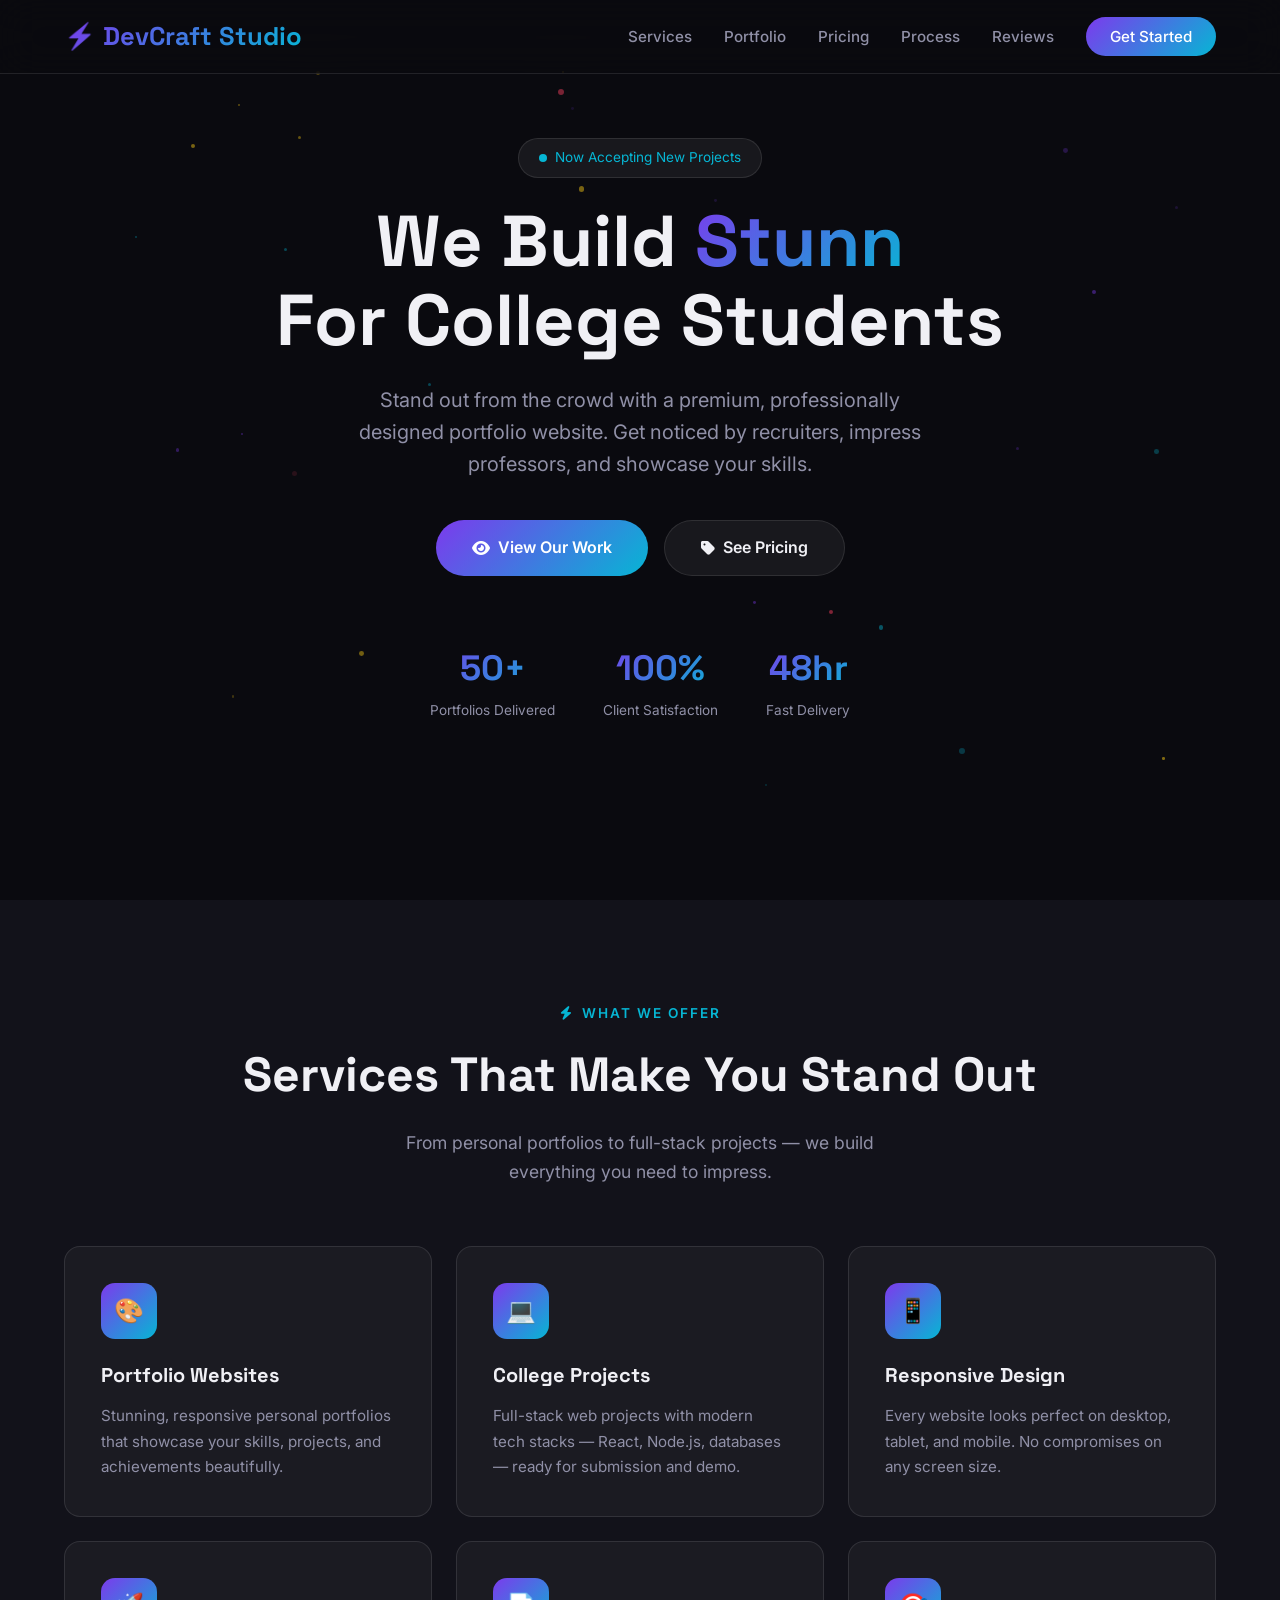
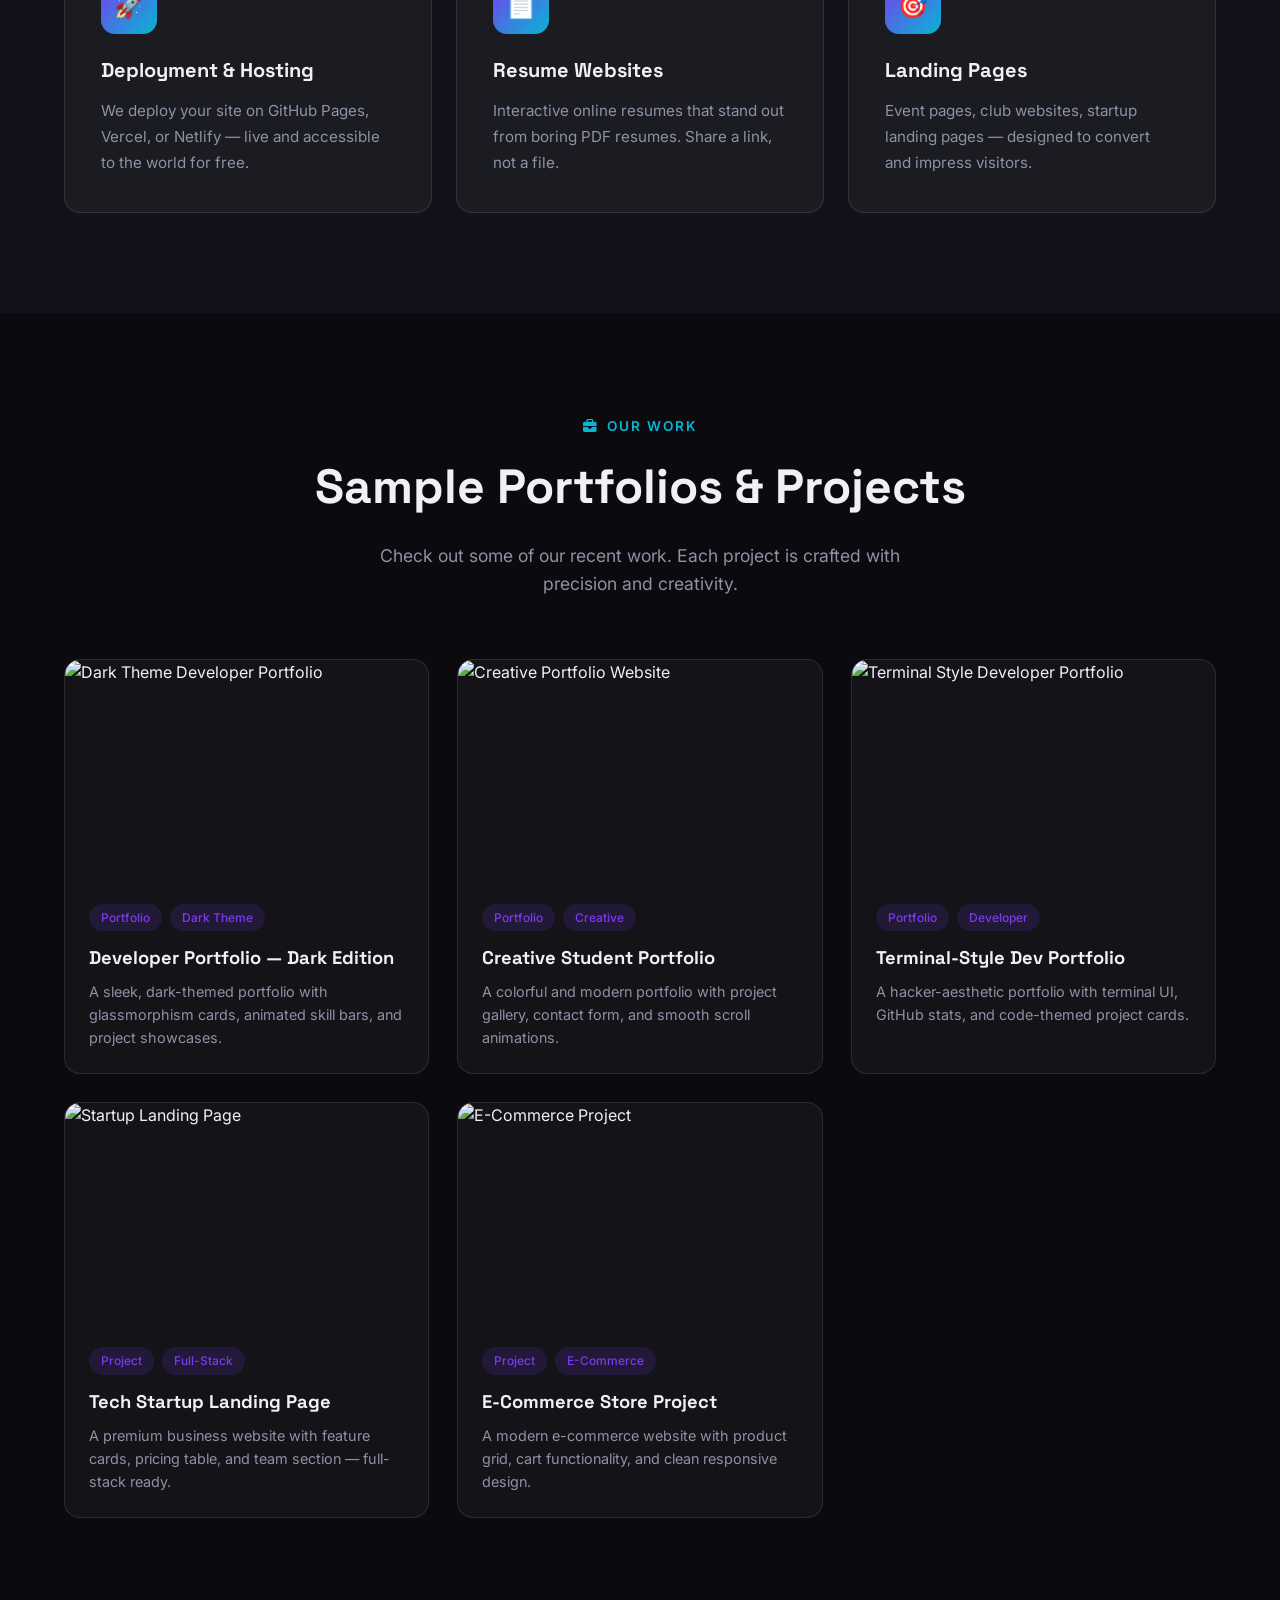
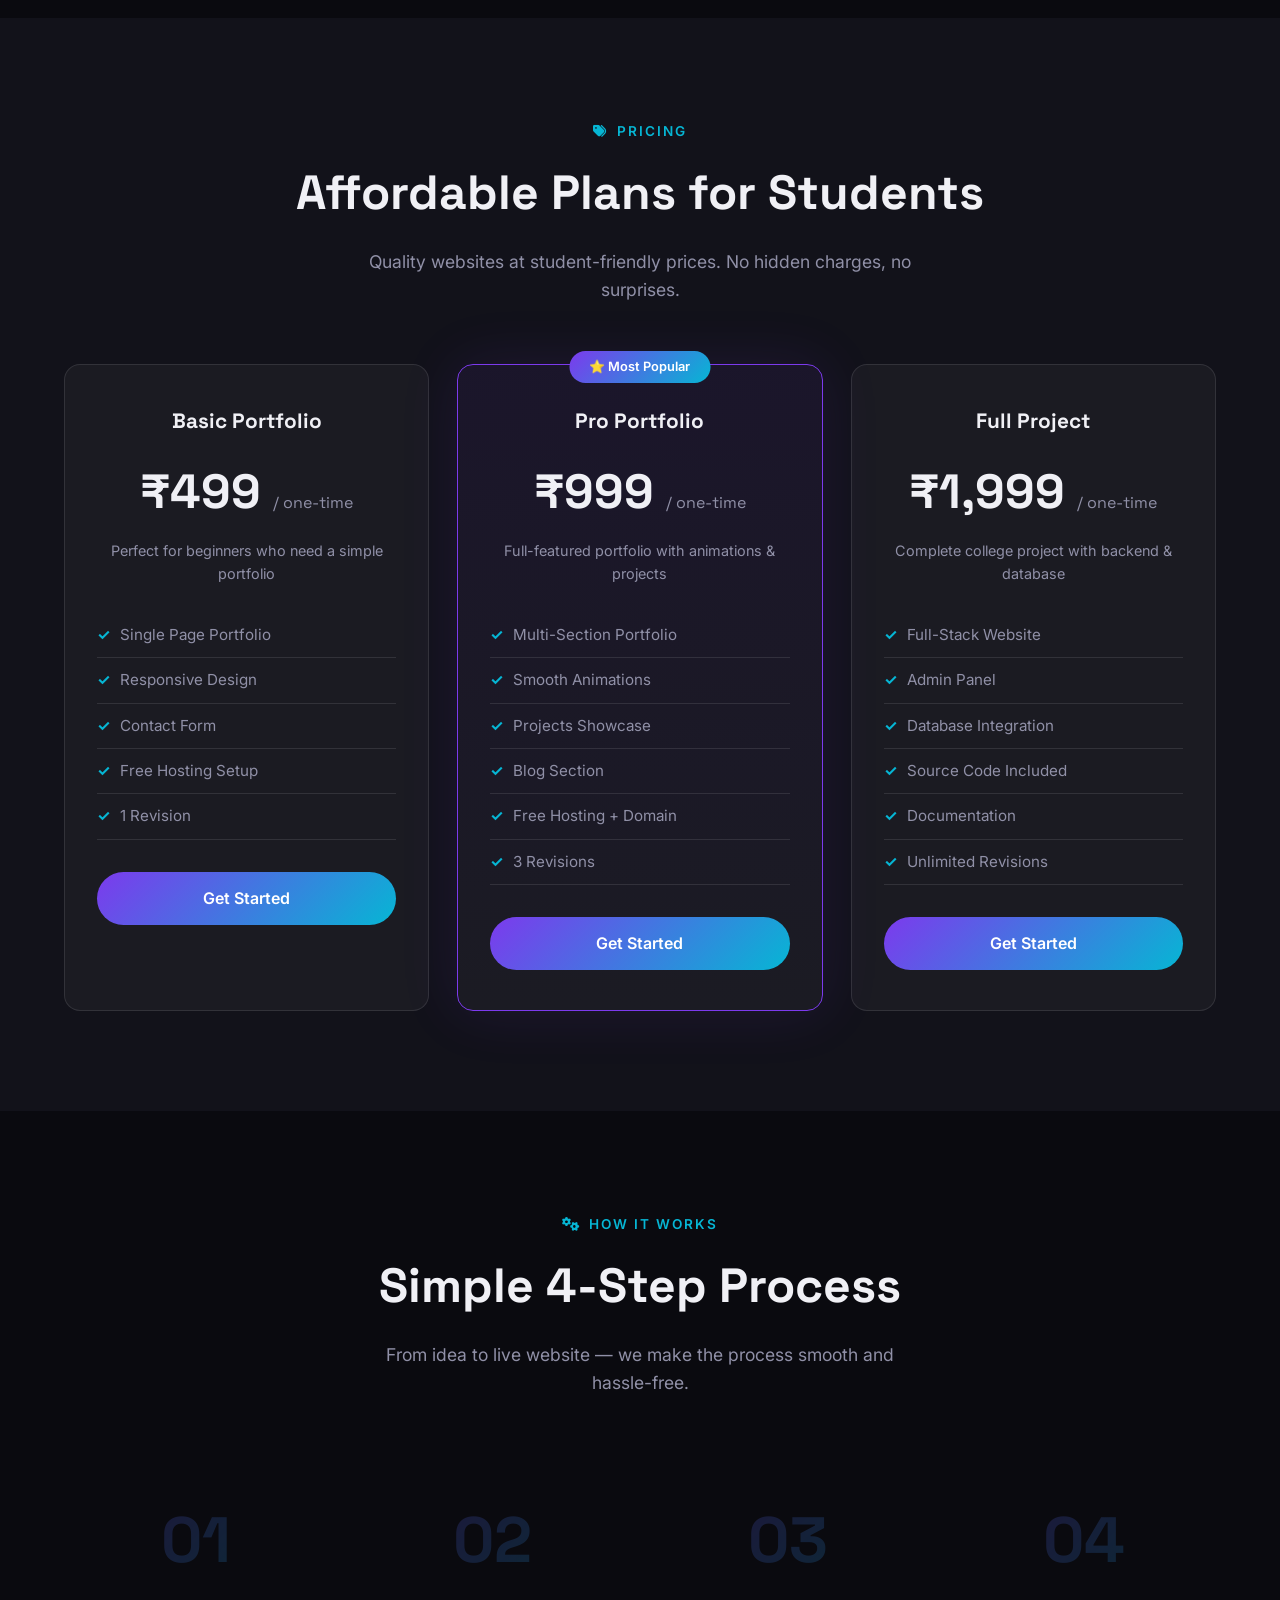
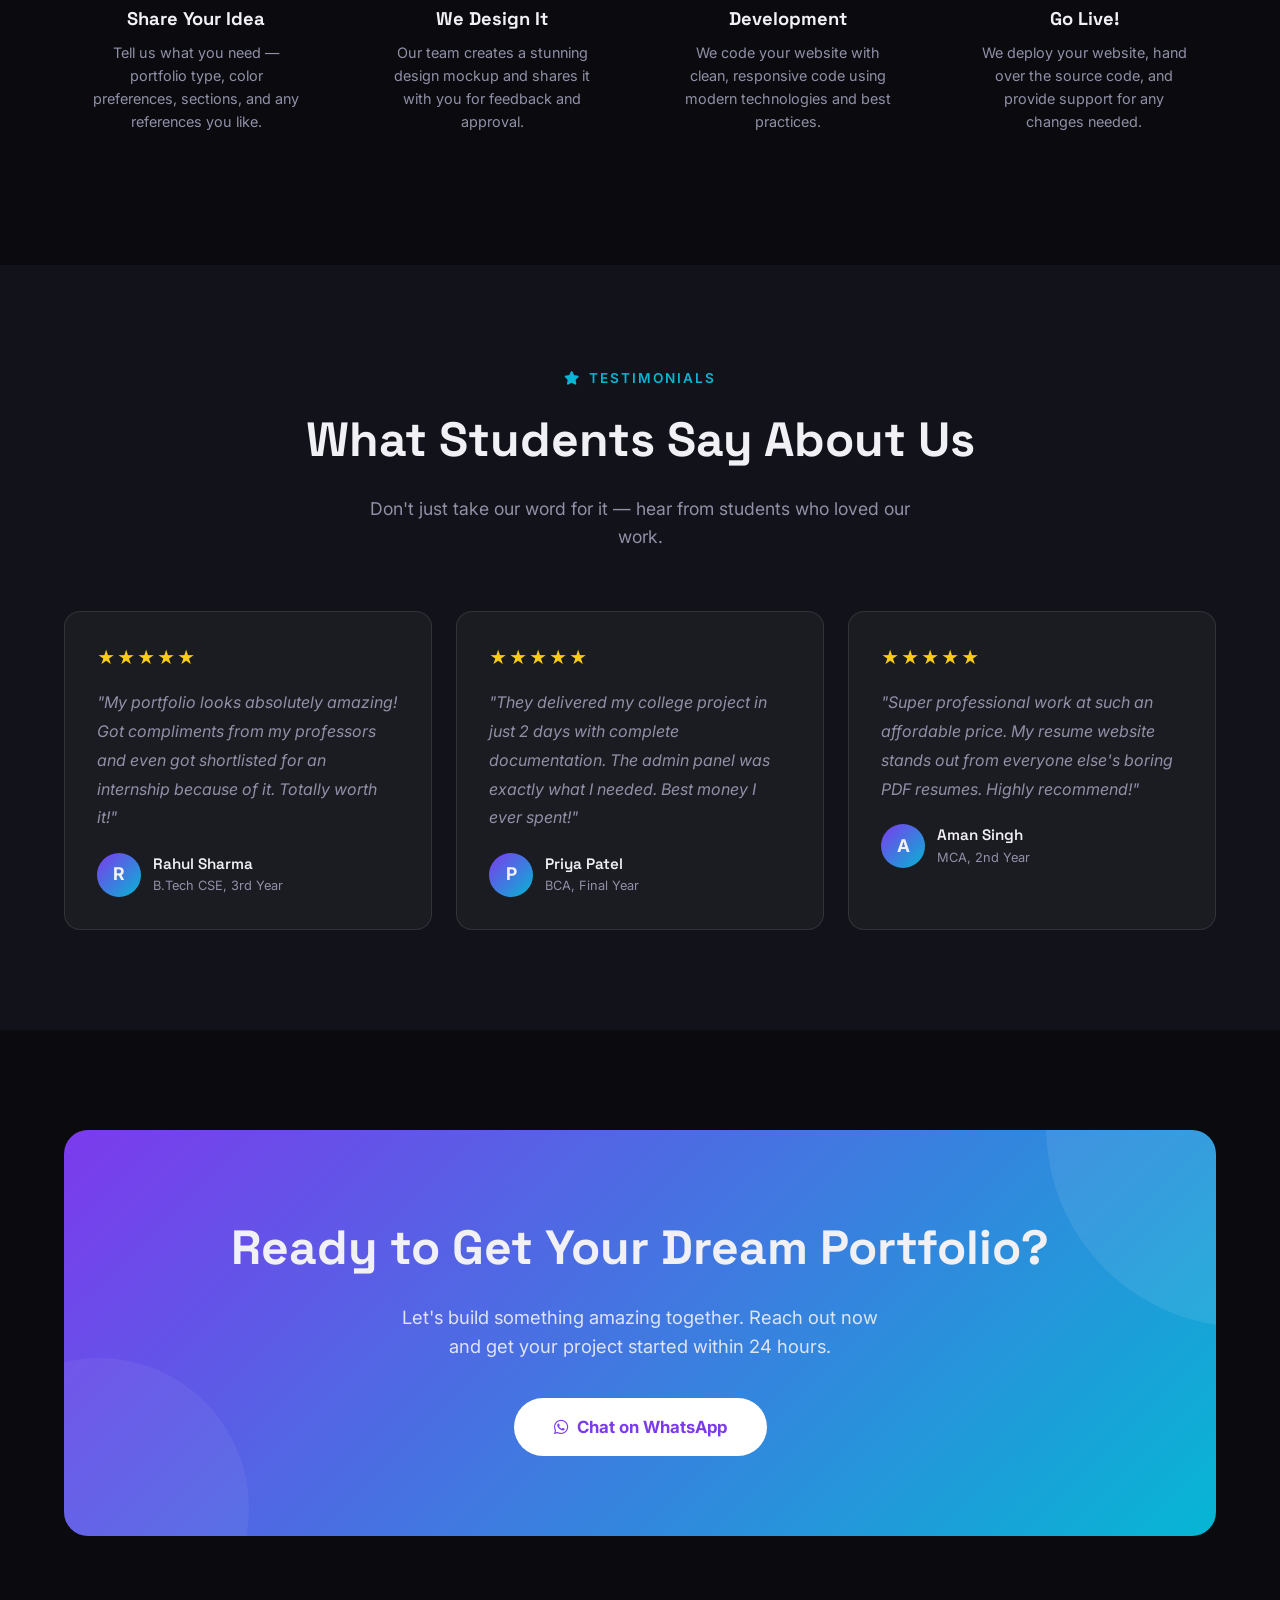
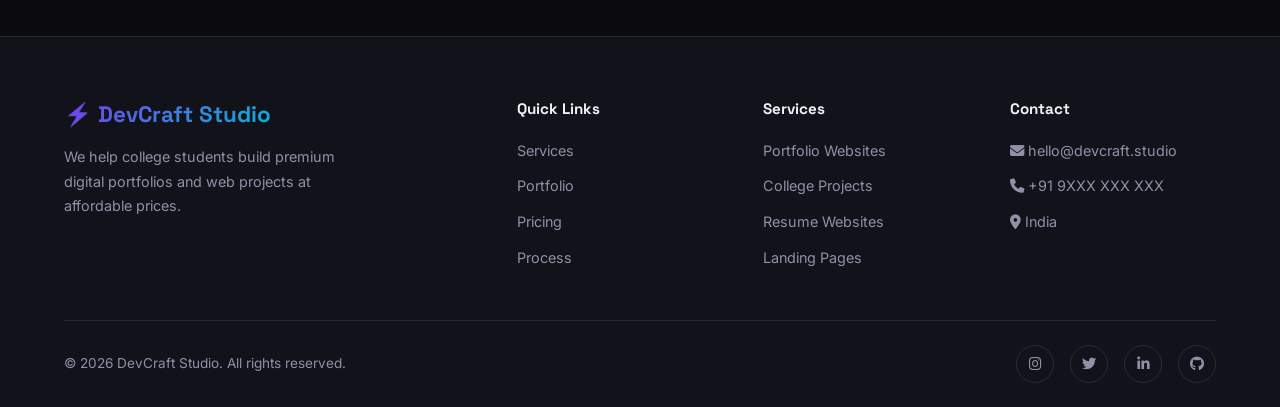
==== index.html @ cb1b3d49 "Add files via upload" ====
<!DOCTYPE html>
<html lang="en">
<head>
  <meta charset="UTF-8">
  <meta name="viewport" content="width=device-width, initial-scale=1.0">
  <title>DevCraft Studio — Premium Portfolios & Websites for College Students</title>
  <meta name="description" content="We build stunning portfolios and websites for college students. Stand out with a premium digital presence. Affordable pricing, professional results.">
  <link rel="stylesheet" href="style.css">
  <link rel="stylesheet" href="https://cdnjs.cloudflare.com/ajax/libs/font-awesome/6.5.1/css/all.min.css">
</head>
<body>

  <!-- NAVBAR -->
  <nav class="navbar" id="navbar">
    <div class="container">
      <a href="#" class="logo">⚡ DevCraft Studio</a>
      <ul class="nav-links" id="navLinks">
        <li><a href="#services">Services</a></li>
        <li><a href="#portfolio">Portfolio</a></li>
        <li><a href="#pricing">Pricing</a></li>
        <li><a href="#process">Process</a></li>
        <li><a href="#testimonials">Reviews</a></li>
        <li><a href="#contact" class="nav-cta">Get Started</a></li>
      </ul>
      <button class="hamburger" id="hamburger" aria-label="Menu">
        <span></span><span></span><span></span>
      </button>
    </div>
  </nav>

  <!-- HERO -->
  <section class="hero" id="hero">
    <div class="hero-bg"></div>
    <div class="particles" id="particles"></div>
    <div class="container">
      <div class="hero-badge"><span class="dot"></span> Now Accepting New Projects</div>
      <h1>We Build <span class="gradient-text">Stunning Portfolios</span><br>For College Students</h1>
      <p>Stand out from the crowd with a premium, professionally designed portfolio website. Get noticed by recruiters, impress professors, and showcase your skills.</p>
      <div class="hero-buttons">
        <a href="#portfolio" class="btn-primary"><i class="fas fa-eye"></i> View Our Work</a>
        <a href="#pricing" class="btn-secondary"><i class="fas fa-tag"></i> See Pricing</a>
      </div>
      <div class="hero-stats">
        <div class="stat"><h3>50+</h3><p>Portfolios Delivered</p></div>
        <div class="stat"><h3>100%</h3><p>Client Satisfaction</p></div>
        <div class="stat"><h3>48hr</h3><p>Fast Delivery</p></div>
      </div>
    </div>
  </section>

  <!-- SERVICES -->
  <section class="services" id="services">
    <div class="container">
      <div class="section-header reveal">
        <div class="section-label"><i class="fas fa-bolt"></i> What We Offer</div>
        <h2 class="section-title">Services That Make You <span class="gradient-text">Stand Out</span></h2>
        <p class="section-subtitle">From personal portfolios to full-stack projects — we build everything you need to impress.</p>
      </div>
      <div class="services-grid">
        <div class="service-card reveal">
          <div class="card-glow"></div>
          <div class="icon">🎨</div>
          <h3>Portfolio Websites</h3>
          <p>Stunning, responsive personal portfolios that showcase your skills, projects, and achievements beautifully.</p>
        </div>
        <div class="service-card reveal">
          <div class="card-glow"></div>
          <div class="icon">💻</div>
          <h3>College Projects</h3>
          <p>Full-stack web projects with modern tech stacks — React, Node.js, databases — ready for submission and demo.</p>
        </div>
        <div class="service-card reveal">
          <div class="card-glow"></div>
          <div class="icon">📱</div>
          <h3>Responsive Design</h3>
          <p>Every website looks perfect on desktop, tablet, and mobile. No compromises on any screen size.</p>
        </div>
        <div class="service-card reveal">
          <div class="card-glow"></div>
          <div class="icon">🚀</div>
          <h3>Deployment & Hosting</h3>
          <p>We deploy your site on GitHub Pages, Vercel, or Netlify — live and accessible to the world for free.</p>
        </div>
        <div class="service-card reveal">
          <div class="card-glow"></div>
          <div class="icon">📄</div>
          <h3>Resume Websites</h3>
          <p>Interactive online resumes that stand out from boring PDF resumes. Share a link, not a file.</p>
        </div>
        <div class="service-card reveal">
          <div class="card-glow"></div>
          <div class="icon">🎯</div>
          <h3>Landing Pages</h3>
          <p>Event pages, club websites, startup landing pages — designed to convert and impress visitors.</p>
        </div>
      </div>
    </div>
  </section>

  <!-- PORTFOLIO -->
  <section class="portfolio" id="portfolio">
    <div class="container">
      <div class="section-header reveal">
        <div class="section-label"><i class="fas fa-briefcase"></i> Our Work</div>
        <h2 class="section-title">Sample <span class="gradient-text">Portfolios & Projects</span></h2>
        <p class="section-subtitle">Check out some of our recent work. Each project is crafted with precision and creativity.</p>
      </div>
      <div class="portfolio-grid">
        <div class="portfolio-card reveal">
          <div class="thumb">
            <img src="images/portfolio-1.png" alt="Dark Theme Developer Portfolio">
            <div class="overlay"><a href="#">View Project →</a></div>
          </div>
          <div class="info">
            <div class="tags"><span class="tag">Portfolio</span><span class="tag">Dark Theme</span></div>
            <h3>Developer Portfolio — Dark Edition</h3>
            <p>A sleek, dark-themed portfolio with glassmorphism cards, animated skill bars, and project showcases.</p>
          </div>
        </div>
        <div class="portfolio-card reveal">
          <div class="thumb">
            <img src="images/portfolio-2.png" alt="Creative Portfolio Website">
            <div class="overlay"><a href="#">View Project →</a></div>
          </div>
          <div class="info">
            <div class="tags"><span class="tag">Portfolio</span><span class="tag">Creative</span></div>
            <h3>Creative Student Portfolio</h3>
            <p>A colorful and modern portfolio with project gallery, contact form, and smooth scroll animations.</p>
          </div>
        </div>
        <div class="portfolio-card reveal">
          <div class="thumb">
            <img src="images/portfolio-3.png" alt="Terminal Style Developer Portfolio">
            <div class="overlay"><a href="#">View Project →</a></div>
          </div>
          <div class="info">
            <div class="tags"><span class="tag">Portfolio</span><span class="tag">Developer</span></div>
            <h3>Terminal-Style Dev Portfolio</h3>
            <p>A hacker-aesthetic portfolio with terminal UI, GitHub stats, and code-themed project cards.</p>
          </div>
        </div>
        <div class="portfolio-card reveal">
          <div class="thumb">
            <img src="images/project-1.png" alt="Startup Landing Page">
            <div class="overlay"><a href="#">View Project →</a></div>
          </div>
          <div class="info">
            <div class="tags"><span class="tag">Project</span><span class="tag">Full-Stack</span></div>
            <h3>Tech Startup Landing Page</h3>
            <p>A premium business website with feature cards, pricing table, and team section — full-stack ready.</p>
          </div>
        </div>
        <div class="portfolio-card reveal">
          <div class="thumb">
            <img src="images/project-2.png" alt="E-Commerce Project">
            <div class="overlay"><a href="#">View Project →</a></div>
          </div>
          <div class="info">
            <div class="tags"><span class="tag">Project</span><span class="tag">E-Commerce</span></div>
            <h3>E-Commerce Store Project</h3>
            <p>A modern e-commerce website with product grid, cart functionality, and clean responsive design.</p>
          </div>
        </div>
      </div>
    </div>
  </section>

  <!-- PRICING -->
  <section class="pricing" id="pricing">
    <div class="container">
      <div class="section-header reveal">
        <div class="section-label"><i class="fas fa-tags"></i> Pricing</div>
        <h2 class="section-title">Affordable Plans for <span class="gradient-text">Students</span></h2>
        <p class="section-subtitle">Quality websites at student-friendly prices. No hidden charges, no surprises.</p>
      </div>
      <div class="pricing-grid">
        <div class="price-card reveal">
          <h3>Basic Portfolio</h3>
          <div class="price">₹499 <span>/ one-time</span></div>
          <p class="desc">Perfect for beginners who need a simple portfolio</p>
          <ul>
            <li><span class="check">✓</span> Single Page Portfolio</li>
            <li><span class="check">✓</span> Responsive Design</li>
            <li><span class="check">✓</span> Contact Form</li>
            <li><span class="check">✓</span> Free Hosting Setup</li>
            <li><span class="check">✓</span> 1 Revision</li>
          </ul>
          <a href="#contact" class="btn-primary">Get Started</a>
        </div>
        <div class="price-card popular reveal">
          <div class="badge-pop">⭐ Most Popular</div>
          <h3>Pro Portfolio</h3>
          <div class="price">₹999 <span>/ one-time</span></div>
          <p class="desc">Full-featured portfolio with animations & projects</p>
          <ul>
            <li><span class="check">✓</span> Multi-Section Portfolio</li>
            <li><span class="check">✓</span> Smooth Animations</li>
            <li><span class="check">✓</span> Projects Showcase</li>
            <li><span class="check">✓</span> Blog Section</li>
            <li><span class="check">✓</span> Free Hosting + Domain</li>
            <li><span class="check">✓</span> 3 Revisions</li>
          </ul>
          <a href="#contact" class="btn-primary">Get Started</a>
        </div>
        <div class="price-card reveal">
          <h3>Full Project</h3>
          <div class="price">₹1,999 <span>/ one-time</span></div>
          <p class="desc">Complete college project with backend & database</p>
          <ul>
            <li><span class="check">✓</span> Full-Stack Website</li>
            <li><span class="check">✓</span> Admin Panel</li>
            <li><span class="check">✓</span> Database Integration</li>
            <li><span class="check">✓</span> Source Code Included</li>
            <li><span class="check">✓</span> Documentation</li>
            <li><span class="check">✓</span> Unlimited Revisions</li>
          </ul>
          <a href="#contact" class="btn-primary">Get Started</a>
        </div>
      </div>
    </div>
  </section>

  <!-- PROCESS -->
  <section class="process" id="process">
    <div class="container">
      <div class="section-header reveal">
        <div class="section-label"><i class="fas fa-cogs"></i> How It Works</div>
        <h2 class="section-title">Simple <span class="gradient-text">4-Step Process</span></h2>
        <p class="section-subtitle">From idea to live website — we make the process smooth and hassle-free.</p>
      </div>
      <div class="process-steps">
        <div class="step reveal">
          <h3>Share Your Idea</h3>
          <p>Tell us what you need — portfolio type, color preferences, sections, and any references you like.</p>
        </div>
        <div class="step reveal">
          <h3>We Design It</h3>
          <p>Our team creates a stunning design mockup and shares it with you for feedback and approval.</p>
        </div>
        <div class="step reveal">
          <h3>Development</h3>
          <p>We code your website with clean, responsive code using modern technologies and best practices.</p>
        </div>
        <div class="step reveal">
          <h3>Go Live!</h3>
          <p>We deploy your website, hand over the source code, and provide support for any changes needed.</p>
        </div>
      </div>
    </div>
  </section>

  <!-- TESTIMONIALS -->
  <section class="testimonials" id="testimonials">
    <div class="container">
      <div class="section-header reveal">
        <div class="section-label"><i class="fas fa-star"></i> Testimonials</div>
        <h2 class="section-title">What Students <span class="gradient-text">Say About Us</span></h2>
        <p class="section-subtitle">Don't just take our word for it — hear from students who loved our work.</p>
      </div>
      <div class="testimonial-grid">
        <div class="testimonial-card reveal">
          <div class="stars">★★★★★</div>
          <blockquote>"My portfolio looks absolutely amazing! Got compliments from my professors and even got shortlisted for an internship because of it. Totally worth it!"</blockquote>
          <div class="author">
            <div class="avatar">R</div>
            <div class="author-info"><h4>Rahul Sharma</h4><p>B.Tech CSE, 3rd Year</p></div>
          </div>
        </div>
        <div class="testimonial-card reveal">
          <div class="stars">★★★★★</div>
          <blockquote>"They delivered my college project in just 2 days with complete documentation. The admin panel was exactly what I needed. Best money I ever spent!"</blockquote>
          <div class="author">
            <div class="avatar">P</div>
            <div class="author-info"><h4>Priya Patel</h4><p>BCA, Final Year</p></div>
          </div>
        </div>
        <div class="testimonial-card reveal">
          <div class="stars">★★★★★</div>
          <blockquote>"Super professional work at such an affordable price. My resume website stands out from everyone else's boring PDF resumes. Highly recommend!"</blockquote>
          <div class="author">
            <div class="avatar">A</div>
            <div class="author-info"><h4>Aman Singh</h4><p>MCA, 2nd Year</p></div>
          </div>
        </div>
      </div>
    </div>
  </section>

  <!-- CTA -->
  <section class="cta-section" id="contact">
    <div class="container">
      <div class="cta-box reveal">
        <h2>Ready to Get Your Dream Portfolio?</h2>
        <p>Let's build something amazing together. Reach out now and get your project started within 24 hours.</p>
        <a href="https://wa.me/919XXXXXXXXX?text=Hi!%20I%20want%20a%20portfolio%20website" target="_blank" class="btn-white"><i class="fab fa-whatsapp"></i> Chat on WhatsApp</a>
      </div>
    </div>
  </section>

  <!-- FOOTER -->
  <footer class="footer">
    <div class="container">
      <div class="footer-grid">
        <div class="footer-brand">
          <a href="#" class="logo">⚡ DevCraft Studio</a>
          <p>We help college students build premium digital portfolios and web projects at affordable prices.</p>
        </div>
        <div class="footer-col">
          <h4>Quick Links</h4>
          <ul>
            <li><a href="#services">Services</a></li>
            <li><a href="#portfolio">Portfolio</a></li>
            <li><a href="#pricing">Pricing</a></li>
            <li><a href="#process">Process</a></li>
          </ul>
        </div>
        <div class="footer-col">
          <h4>Services</h4>
          <ul>
            <li><a href="#">Portfolio Websites</a></li>
            <li><a href="#">College Projects</a></li>
            <li><a href="#">Resume Websites</a></li>
            <li><a href="#">Landing Pages</a></li>
          </ul>
        </div>
        <div class="footer-col">
          <h4>Contact</h4>
          <ul>
            <li><a href="mailto:hello@devcraft.studio"><i class="fas fa-envelope"></i> hello@devcraft.studio</a></li>
            <li><a href="tel:+919XXXXXXXXX"><i class="fas fa-phone"></i> +91 9XXX XXX XXX</a></li>
            <li><a href="#"><i class="fas fa-map-marker-alt"></i> India</a></li>
          </ul>
        </div>
      </div>
      <div class="footer-bottom">
        <p>© 2026 DevCraft Studio. All rights reserved.</p>
        <div class="social-links">
          <a href="#" aria-label="Instagram"><i class="fab fa-instagram"></i></a>
          <a href="#" aria-label="Twitter"><i class="fab fa-twitter"></i></a>
          <a href="#" aria-label="LinkedIn"><i class="fab fa-linkedin-in"></i></a>
          <a href="#" aria-label="GitHub"><i class="fab fa-github"></i></a>
        </div>
      </div>
    </div>
  </footer>

  <script src="script.js"></script>
</body>
</html>
---- style.css ----
@import url('https://fonts.googleapis.com/css2?family=Inter:wght@300;400;500;600;700;800;900&family=Space+Grotesk:wght@400;500;600;700&display=swap');

:root {
  --bg-primary: #0a0a0f;
  --bg-secondary: #12121a;
  --bg-card: rgba(255,255,255,0.04);
  --text-primary: #f0f0f5;
  --text-secondary: #9090a7;
  --accent-1: #7c3aed;
  --accent-2: #06b6d4;
  --accent-3: #f43f5e;
  --gradient-1: linear-gradient(135deg, #7c3aed, #06b6d4);
  --gradient-2: linear-gradient(135deg, #f43f5e, #fb923c);
  --glass: rgba(255,255,255,0.06);
  --glass-border: rgba(255,255,255,0.1);
  --radius: 16px;
  --shadow: 0 8px 32px rgba(0,0,0,0.4);
}

* { margin:0; padding:0; box-sizing:border-box; }

html { scroll-behavior: smooth; }

body {
  font-family: 'Inter', sans-serif;
  background: var(--bg-primary);
  color: var(--text-primary);
  overflow-x: hidden;
  line-height: 1.6;
}

h1,h2,h3,h4,h5 { font-family: 'Space Grotesk', sans-serif; }

.container { max-width: 1200px; margin: 0 auto; padding: 0 24px; }

/* ===== NAVBAR ===== */
.navbar {
  position: fixed; top:0; left:0; width:100%; z-index:1000;
  padding: 16px 0;
  background: rgba(10,10,15,0.7);
  backdrop-filter: blur(20px);
  border-bottom: 1px solid var(--glass-border);
  transition: all 0.3s ease;
}
.navbar.scrolled { padding: 10px 0; background: rgba(10,10,15,0.95); }
.navbar .container { display:flex; align-items:center; justify-content:space-between; }
.logo {
  font-family: 'Space Grotesk', sans-serif;
  font-size: 1.6rem; font-weight: 700;
  background: var(--gradient-1); -webkit-background-clip:text; -webkit-text-fill-color:transparent;
  text-decoration: none;
}
.nav-links { display:flex; gap:32px; list-style:none; align-items:center; }
.nav-links a {
  color: var(--text-secondary); text-decoration:none; font-size:0.95rem;
  font-weight:500; transition: color 0.3s; position:relative;
}
.nav-links a:hover { color: var(--text-primary); }
.nav-links a::after {
  content:''; position:absolute; bottom:-4px; left:0; width:0; height:2px;
  background: var(--gradient-1); transition: width 0.3s;
}
.nav-links a:hover::after { width:100%; }
.nav-cta {
  background: var(--gradient-1); color:#fff !important; padding:10px 24px;
  border-radius:50px; font-weight:600; border:none; cursor:pointer;
  transition: transform 0.3s, box-shadow 0.3s;
}
.nav-cta:hover { transform:translateY(-2px); box-shadow:0 8px 25px rgba(124,58,237,0.4); }
.nav-cta::after { display:none !important; }
.hamburger { display:none; flex-direction:column; gap:5px; cursor:pointer; background:none; border:none; }
.hamburger span { width:25px; height:2px; background:var(--text-primary); transition:0.3s; border-radius:2px; }

/* ===== HERO ===== */
.hero {
  min-height:100vh; display:flex; align-items:center; position:relative;
  padding-top:100px; overflow:hidden;
}
.hero-bg {
  position:absolute; inset:0; z-index:0;
  background: url('images/hero-bg.png') center/cover no-repeat;
  opacity:0.3;
}
.hero-bg::after {
  content:''; position:absolute; inset:0;
  background: linear-gradient(180deg, transparent 0%, var(--bg-primary) 100%);
}
.hero .container { position:relative; z-index:1; text-align:center; }
.hero-badge {
  display:inline-flex; align-items:center; gap:8px;
  background: var(--glass); border:1px solid var(--glass-border);
  padding:8px 20px; border-radius:50px; font-size:0.85rem;
  color:var(--accent-2); margin-bottom:24px;
  animation: fadeInUp 0.6s ease;
}
.hero-badge .dot { width:8px; height:8px; border-radius:50%; background:var(--accent-2); animation:pulse 2s infinite; }
.hero h1 {
  font-size:clamp(2.5rem,6vw,4.5rem); font-weight:800;
  line-height:1.1; margin-bottom:24px;
  animation: fadeInUp 0.6s ease 0.1s both;
}
.hero h1 .gradient-text {
  background: var(--gradient-1); -webkit-background-clip:text; -webkit-text-fill-color:transparent;
}
.hero p {
  font-size:clamp(1rem,2vw,1.25rem); color:var(--text-secondary);
  max-width:600px; margin:0 auto 40px;
  animation: fadeInUp 0.6s ease 0.2s both;
}
.hero-buttons {
  display:flex; gap:16px; justify-content:center; flex-wrap:wrap;
  animation: fadeInUp 0.6s ease 0.3s both;
}
.btn-primary {
  background: var(--gradient-1); color:#fff; padding:14px 36px;
  border-radius:50px; font-weight:600; font-size:1rem; border:none;
  cursor:pointer; transition: transform 0.3s, box-shadow 0.3s;
  text-decoration:none; display:inline-flex; align-items:center; gap:8px;
}
.btn-primary:hover { transform:translateY(-3px); box-shadow:0 12px 30px rgba(124,58,237,0.4); }
.btn-secondary {
  background:var(--glass); color:var(--text-primary); padding:14px 36px;
  border-radius:50px; font-weight:600; font-size:1rem;
  border:1px solid var(--glass-border); cursor:pointer;
  transition: all 0.3s; text-decoration:none;
  display:inline-flex; align-items:center; gap:8px;
}
.btn-secondary:hover { background:rgba(255,255,255,0.1); transform:translateY(-3px); }
.hero-stats {
  display:flex; justify-content:center; gap:48px; margin-top:64px;
  animation: fadeInUp 0.6s ease 0.4s both;
}
.stat h3 { font-size:2.2rem; font-weight:800; background:var(--gradient-1); -webkit-background-clip:text; -webkit-text-fill-color:transparent; }
.stat p { font-size:0.85rem; color:var(--text-secondary); margin-top:4px; }

/* ===== SECTIONS COMMON ===== */
section { padding: 100px 0; }
.section-label {
  display:inline-flex; align-items:center; gap:8px;
  color:var(--accent-2); font-size:0.85rem; font-weight:600;
  text-transform:uppercase; letter-spacing:2px; margin-bottom:12px;
}
.section-title { font-size:clamp(2rem,4vw,3rem); font-weight:800; margin-bottom:16px; }
.section-subtitle { color:var(--text-secondary); font-size:1.1rem; max-width:550px; }
.section-header { text-align:center; margin-bottom:60px; }
.section-header .section-subtitle { margin:0 auto; }

/* ===== SERVICES ===== */
.services { background: var(--bg-secondary); }
.services-grid { display:grid; grid-template-columns:repeat(auto-fit,minmax(280px,1fr)); gap:24px; }
.service-card {
  background:var(--bg-card); border:1px solid var(--glass-border);
  border-radius:var(--radius); padding:36px; position:relative; overflow:hidden;
  transition: transform 0.4s, border-color 0.4s, box-shadow 0.4s;
}
.service-card:hover {
  transform:translateY(-8px); border-color:var(--accent-1);
  box-shadow:0 20px 40px rgba(124,58,237,0.15);
}
.service-card .icon {
  width:56px; height:56px; border-radius:14px;
  background:var(--gradient-1); display:flex; align-items:center; justify-content:center;
  font-size:1.5rem; margin-bottom:20px;
}
.service-card h3 { font-size:1.25rem; font-weight:700; margin-bottom:12px; }
.service-card p { color:var(--text-secondary); font-size:0.95rem; line-height:1.7; }
.service-card .card-glow {
  position:absolute; top:-50%; right:-50%; width:100%; height:100%;
  background:radial-gradient(circle, rgba(124,58,237,0.1) 0%, transparent 70%);
  opacity:0; transition:opacity 0.4s;
}
.service-card:hover .card-glow { opacity:1; }

/* ===== PORTFOLIO ===== */
.portfolio-grid { display:grid; grid-template-columns:repeat(auto-fit,minmax(350px,1fr)); gap:28px; }
.portfolio-card {
  background:var(--bg-card); border:1px solid var(--glass-border);
  border-radius:var(--radius); overflow:hidden;
  transition: transform 0.4s, box-shadow 0.4s;
}
.portfolio-card:hover { transform:translateY(-10px); box-shadow:var(--shadow); }
.portfolio-card .thumb {
  width:100%; height:220px; overflow:hidden; position:relative;
}
.portfolio-card .thumb img { width:100%; height:100%; object-fit:cover; transition:transform 0.6s; }
.portfolio-card:hover .thumb img { transform:scale(1.08); }
.portfolio-card .thumb .overlay {
  position:absolute; inset:0; background:rgba(124,58,237,0.7);
  display:flex; align-items:center; justify-content:center;
  opacity:0; transition:opacity 0.4s;
}
.portfolio-card:hover .thumb .overlay { opacity:1; }
.overlay a {
  color:#fff; font-weight:600; font-size:0.95rem; padding:10px 24px;
  border:2px solid #fff; border-radius:50px; text-decoration:none;
  transition: background 0.3s;
}
.overlay a:hover { background:rgba(255,255,255,0.2); }
.portfolio-card .info { padding:24px; }
.portfolio-card .info .tags { display:flex; gap:8px; flex-wrap:wrap; margin-bottom:12px; }
.portfolio-card .info .tag {
  font-size:0.75rem; padding:4px 12px; border-radius:50px;
  background:rgba(124,58,237,0.15); color:var(--accent-1); font-weight:500;
}
.portfolio-card .info h3 { font-size:1.15rem; font-weight:700; margin-bottom:8px; }
.portfolio-card .info p { color:var(--text-secondary); font-size:0.9rem; }

/* ===== PRICING ===== */
.pricing { background:var(--bg-secondary); }
.pricing-grid { display:grid; grid-template-columns:repeat(auto-fit,minmax(300px,1fr)); gap:28px; }
.price-card {
  background:var(--bg-card); border:1px solid var(--glass-border);
  border-radius:var(--radius); padding:40px 32px; text-align:center;
  position:relative; transition: transform 0.4s, box-shadow 0.4s;
}
.price-card:hover { transform:translateY(-8px); }
.price-card.popular {
  border-color:var(--accent-1);
  background: linear-gradient(180deg, rgba(124,58,237,0.08) 0%, var(--bg-card) 100%);
  box-shadow:0 0 60px rgba(124,58,237,0.12);
}
.price-card .badge-pop {
  position:absolute; top:-14px; left:50%; transform:translateX(-50%);
  background:var(--gradient-1); color:#fff; padding:6px 20px;
  border-radius:50px; font-size:0.8rem; font-weight:600;
}
.price-card h3 { font-size:1.3rem; font-weight:700; margin-bottom:8px; }
.price-card .price {
  font-size:3rem; font-weight:800; margin:16px 0 8px;
  font-family:'Space Grotesk',sans-serif;
}
.price-card .price span { font-size:1rem; color:var(--text-secondary); font-weight:400; }
.price-card .desc { color:var(--text-secondary); font-size:0.9rem; margin-bottom:28px; }
.price-card ul { list-style:none; text-align:left; margin-bottom:32px; }
.price-card ul li {
  padding:10px 0; border-bottom:1px solid var(--glass-border);
  font-size:0.95rem; display:flex; align-items:center; gap:10px;
  color:var(--text-secondary);
}
.price-card ul li .check { color:var(--accent-2); font-weight:700; }
.price-card .btn-primary { width:100%; justify-content:center; }

/* ===== PROCESS ===== */
.process-steps { display:grid; grid-template-columns:repeat(auto-fit,minmax(240px,1fr)); gap:32px; counter-reset:step; }
.step {
  text-align:center; padding:32px 24px; position:relative;
  counter-increment:step;
}
.step::before {
  content:counter(step,decimal-leading-zero);
  font-family:'Space Grotesk',sans-serif; font-size:4rem; font-weight:800;
  background:var(--gradient-1); -webkit-background-clip:text; -webkit-text-fill-color:transparent;
  opacity:0.2; display:block; margin-bottom:12px;
}
.step h3 { font-size:1.15rem; font-weight:700; margin-bottom:8px; }
.step p { color:var(--text-secondary); font-size:0.9rem; }

/* ===== TESTIMONIALS ===== */
.testimonials { background: var(--bg-secondary); }
.testimonial-grid { display:grid; grid-template-columns:repeat(auto-fit,minmax(340px,1fr)); gap:24px; }
.testimonial-card {
  background:var(--bg-card); border:1px solid var(--glass-border);
  border-radius:var(--radius); padding:32px;
  transition:transform 0.3s;
}
.testimonial-card:hover { transform:translateY(-4px); }
.testimonial-card .stars { color:#facc15; font-size:1.1rem; margin-bottom:16px; letter-spacing:2px; }
.testimonial-card blockquote { font-size:1rem; line-height:1.8; color:var(--text-secondary); margin-bottom:20px; font-style:italic; }
.testimonial-card .author { display:flex; align-items:center; gap:12px; }
.testimonial-card .avatar {
  width:44px; height:44px; border-radius:50%;
  background:var(--gradient-1); display:flex; align-items:center; justify-content:center;
  font-weight:700; font-size:1.1rem;
}
.testimonial-card .author-info h4 { font-size:0.95rem; font-weight:600; }
.testimonial-card .author-info p { font-size:0.8rem; color:var(--text-secondary); }

/* ===== CTA ===== */
.cta-section {
  text-align:center; position:relative; overflow:hidden;
}
.cta-box {
  background:var(--gradient-1); border-radius:24px; padding:80px 40px;
  position:relative; overflow:hidden;
}
.cta-box::before {
  content:''; position:absolute; top:-50%; right:-20%; width:400px; height:400px;
  background:rgba(255,255,255,0.08); border-radius:50%;
}
.cta-box::after {
  content:''; position:absolute; bottom:-30%; left:-10%; width:300px; height:300px;
  background:rgba(255,255,255,0.05); border-radius:50%;
}
.cta-box h2 { font-size:clamp(2rem,4vw,3rem); font-weight:800; margin-bottom:16px; position:relative; z-index:1; }
.cta-box p { font-size:1.15rem; opacity:0.9; margin-bottom:36px; max-width:500px; margin-left:auto; margin-right:auto; position:relative; z-index:1; }
.cta-box .btn-white {
  background:#fff; color:var(--accent-1); padding:16px 40px;
  border-radius:50px; font-weight:700; font-size:1.05rem; border:none;
  cursor:pointer; transition:transform 0.3s, box-shadow 0.3s;
  position:relative; z-index:1; text-decoration:none;
  display:inline-flex; align-items:center; gap:8px;
}
.cta-box .btn-white:hover { transform:translateY(-3px); box-shadow:0 12px 30px rgba(0,0,0,0.3); }

/* ===== FOOTER ===== */
.footer {
  background:var(--bg-secondary); border-top:1px solid var(--glass-border);
  padding:60px 0 24px;
}
.footer-grid { display:grid; grid-template-columns:2fr 1fr 1fr 1fr; gap:40px; margin-bottom:40px; }
.footer-brand .logo { font-size:1.4rem; display:inline-block; margin-bottom:12px; }
.footer-brand p { color:var(--text-secondary); font-size:0.9rem; max-width:280px; line-height:1.7; }
.footer-col h4 { font-size:0.95rem; font-weight:700; margin-bottom:16px; }
.footer-col ul { list-style:none; }
.footer-col ul li { margin-bottom:10px; }
.footer-col ul li a { color:var(--text-secondary); text-decoration:none; font-size:0.9rem; transition:color 0.3s; }
.footer-col ul li a:hover { color:var(--accent-2); }
.footer-bottom {
  border-top:1px solid var(--glass-border); padding-top:24px;
  display:flex; justify-content:space-between; align-items:center;
  color:var(--text-secondary); font-size:0.85rem;
}
.social-links { display:flex; gap:16px; }
.social-links a {
  width:38px; height:38px; border-radius:50%; border:1px solid var(--glass-border);
  display:flex; align-items:center; justify-content:center;
  color:var(--text-secondary); text-decoration:none; font-size:0.9rem;
  transition: all 0.3s;
}
.social-links a:hover { background:var(--accent-1); border-color:var(--accent-1); color:#fff; }

/* ===== ANIMATIONS ===== */
@keyframes fadeInUp {
  from { opacity:0; transform:translateY(30px); }
  to { opacity:1; transform:translateY(0); }
}
@keyframes pulse { 0%,100%{ opacity:1; } 50%{ opacity:0.4; } }
.reveal { opacity:0; transform:translateY(40px); transition: all 0.7s ease; }
.reveal.active { opacity:1; transform:translateY(0); }

/* ===== FLOATING PARTICLES ===== */
.particles { position:absolute; inset:0; overflow:hidden; z-index:0; pointer-events:none; }
.particle {
  position:absolute; width:4px; height:4px; background:var(--accent-1);
  border-radius:50%; opacity:0.3; animation:float 8s infinite ease-in-out;
}
@keyframes float {
  0%,100% { transform:translateY(0) translateX(0); }
  25% { transform:translateY(-80px) translateX(20px); }
  50% { transform:translateY(-40px) translateX(-20px); }
  75% { transform:translateY(-100px) translateX(10px); }
}

/* ===== MOBILE ===== */
@media(max-width:768px) {
  .nav-links { display:none; position:fixed; top:0; left:0; width:100%; height:100vh; background:rgba(10,10,15,0.97); flex-direction:column; align-items:center; justify-content:center; gap:24px; }
  .nav-links.active { display:flex; }
  .hamburger { display:flex; }
  .hero-stats { gap:24px; flex-wrap:wrap; }
  .footer-grid { grid-template-columns:1fr 1fr; }
  .portfolio-grid { grid-template-columns:1fr; }
  .pricing-grid { grid-template-columns:1fr; }
  .testimonial-grid { grid-template-columns:1fr; }
}
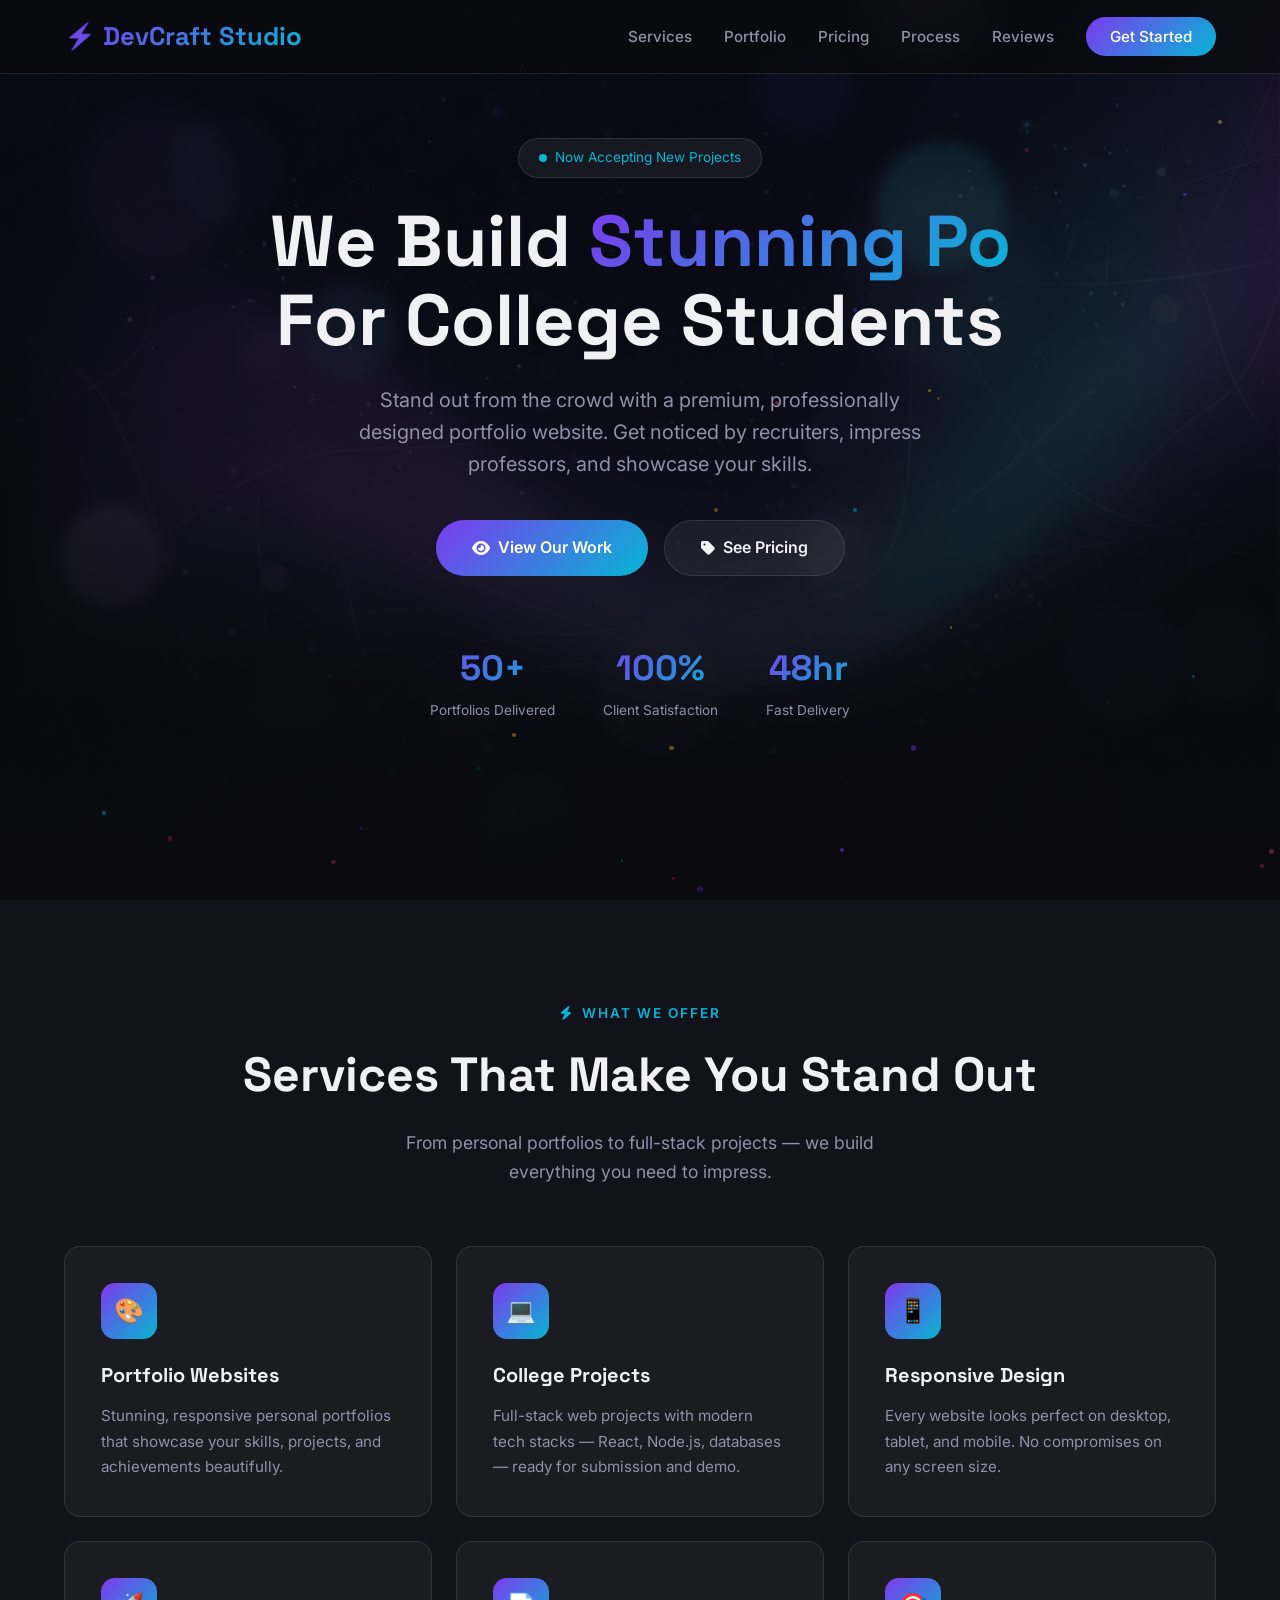
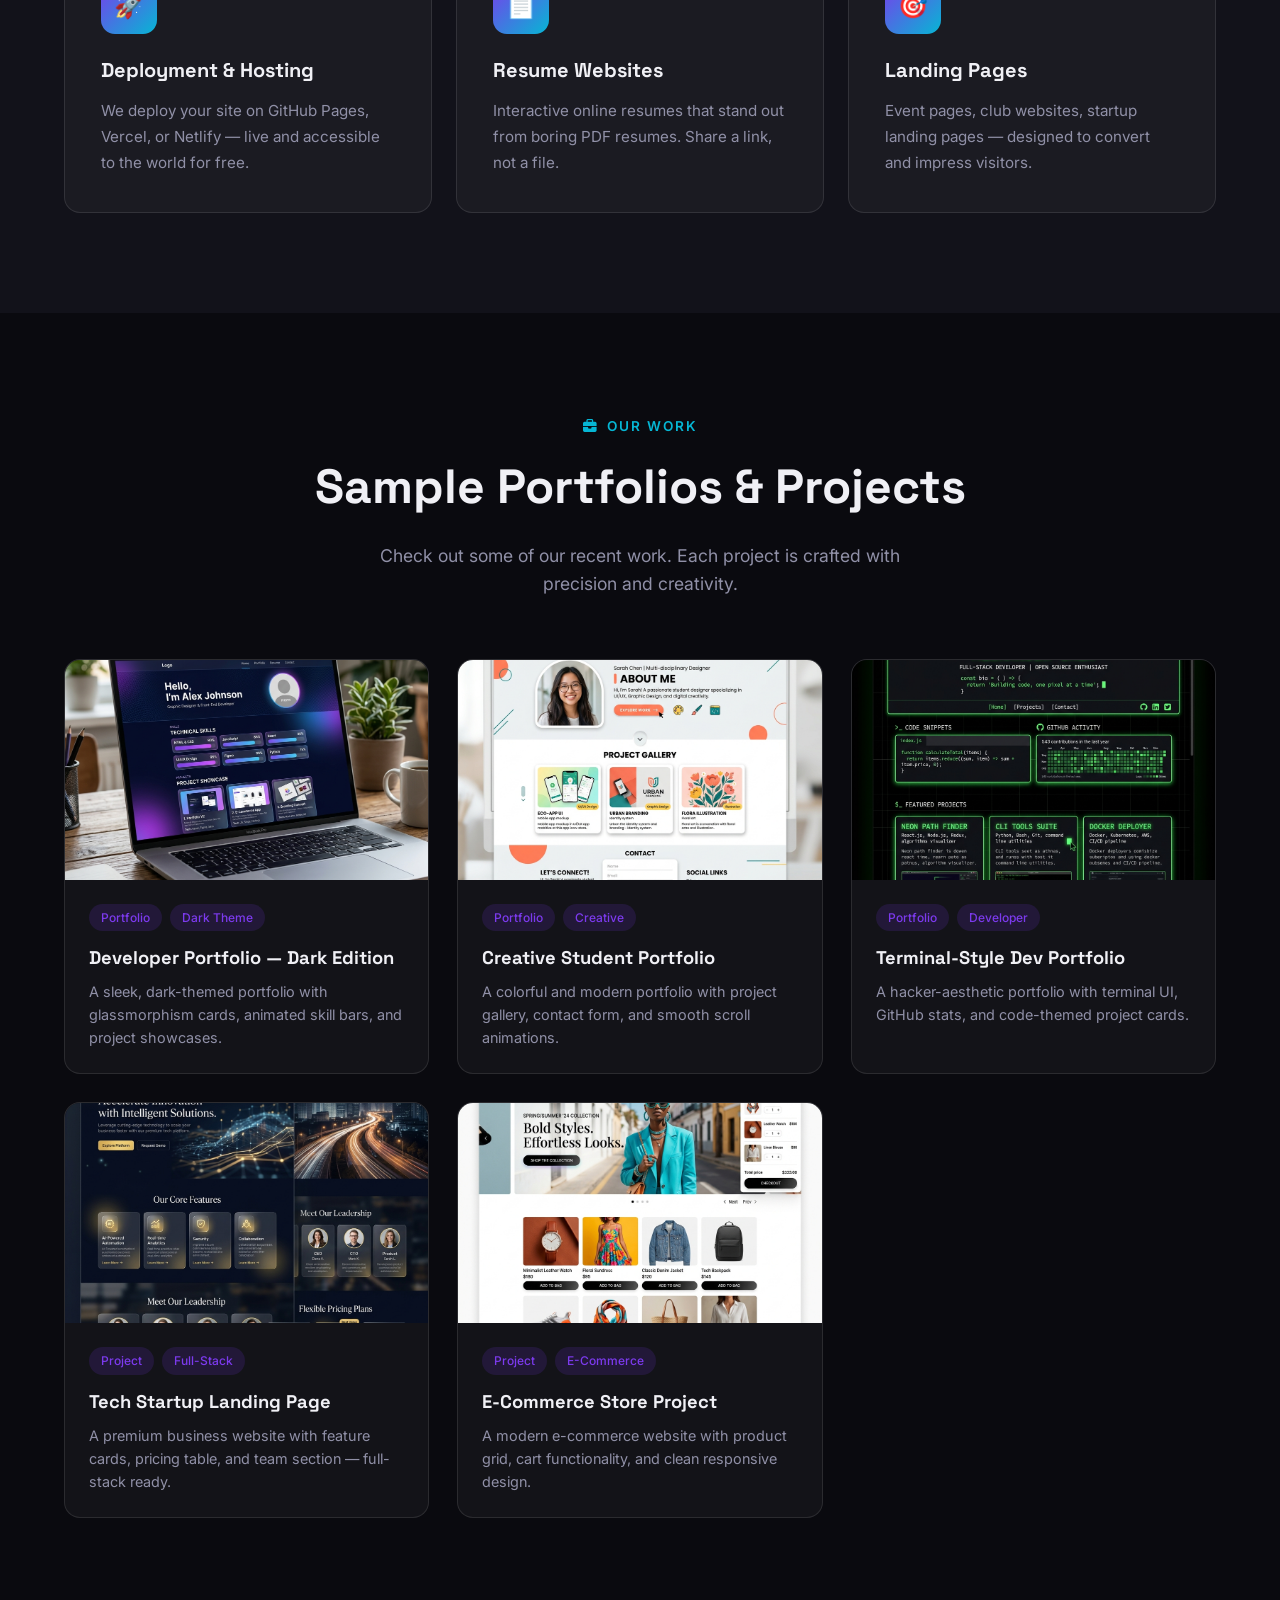
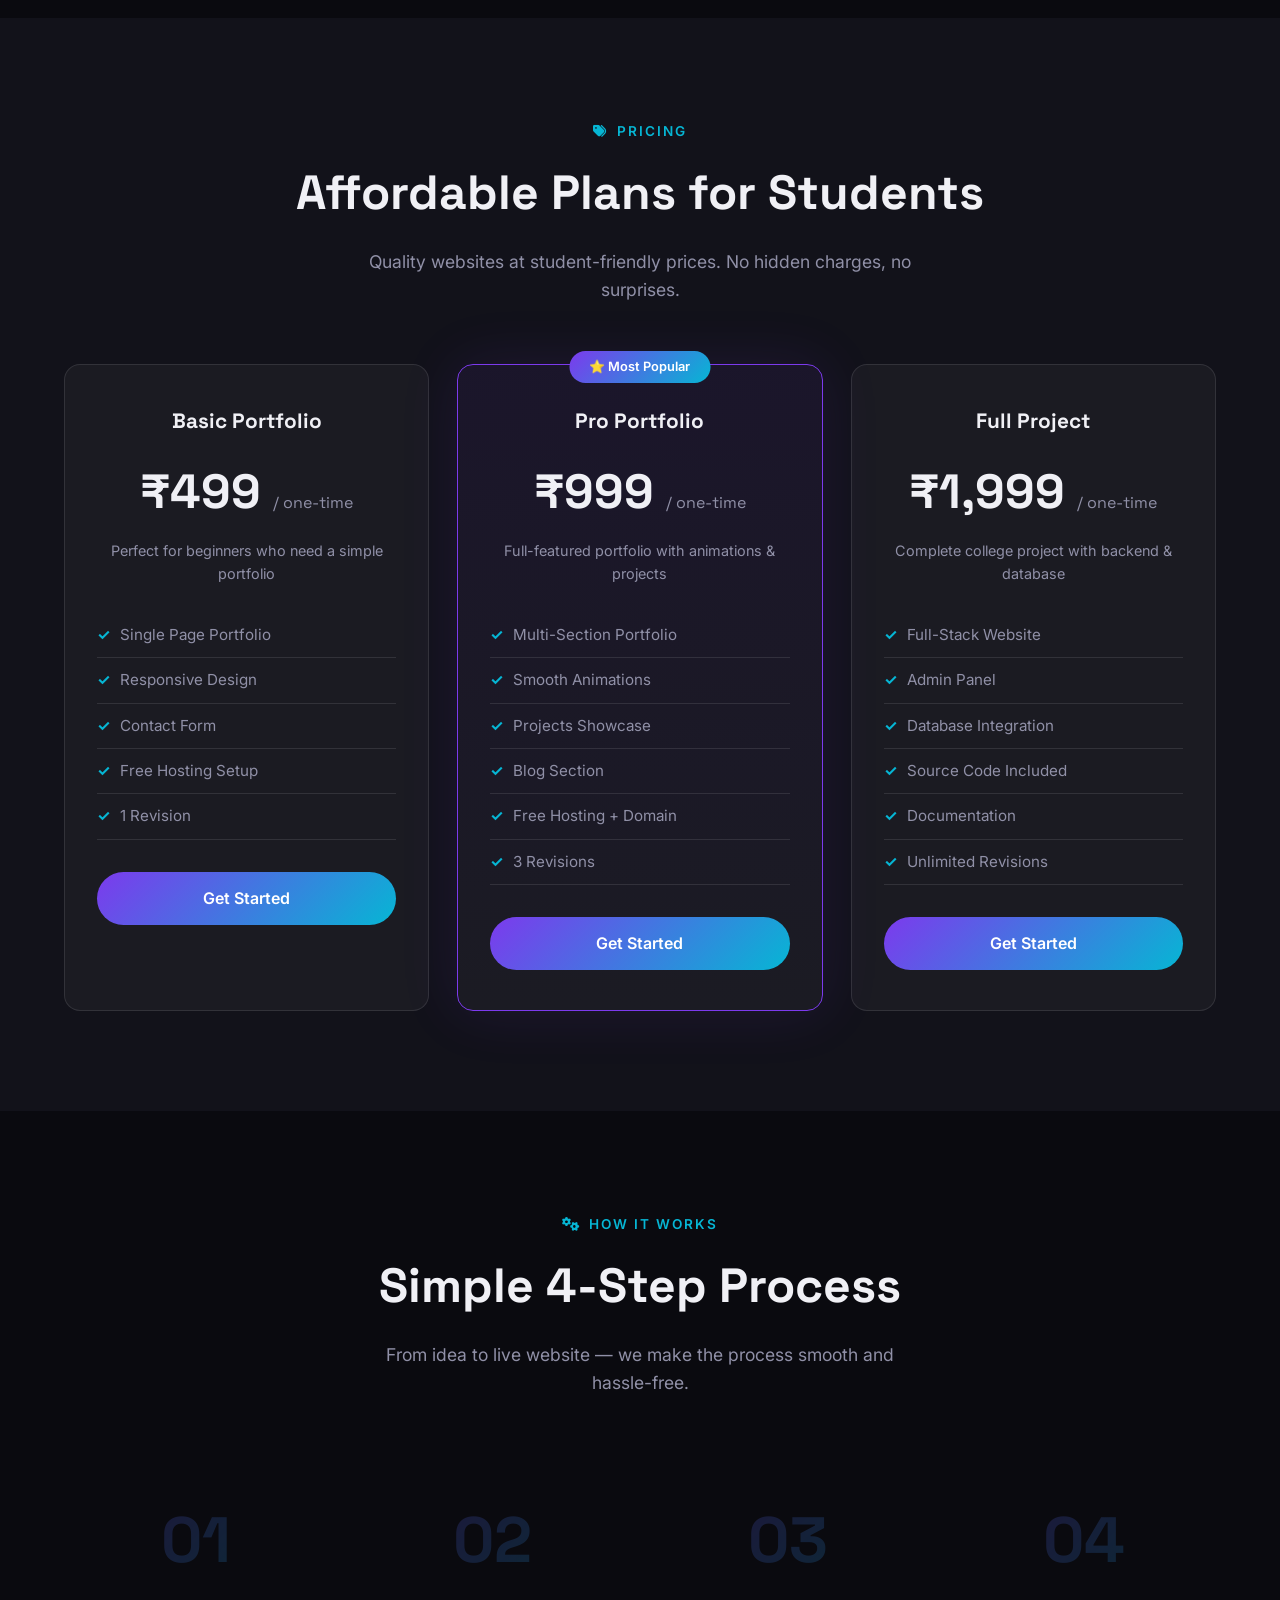
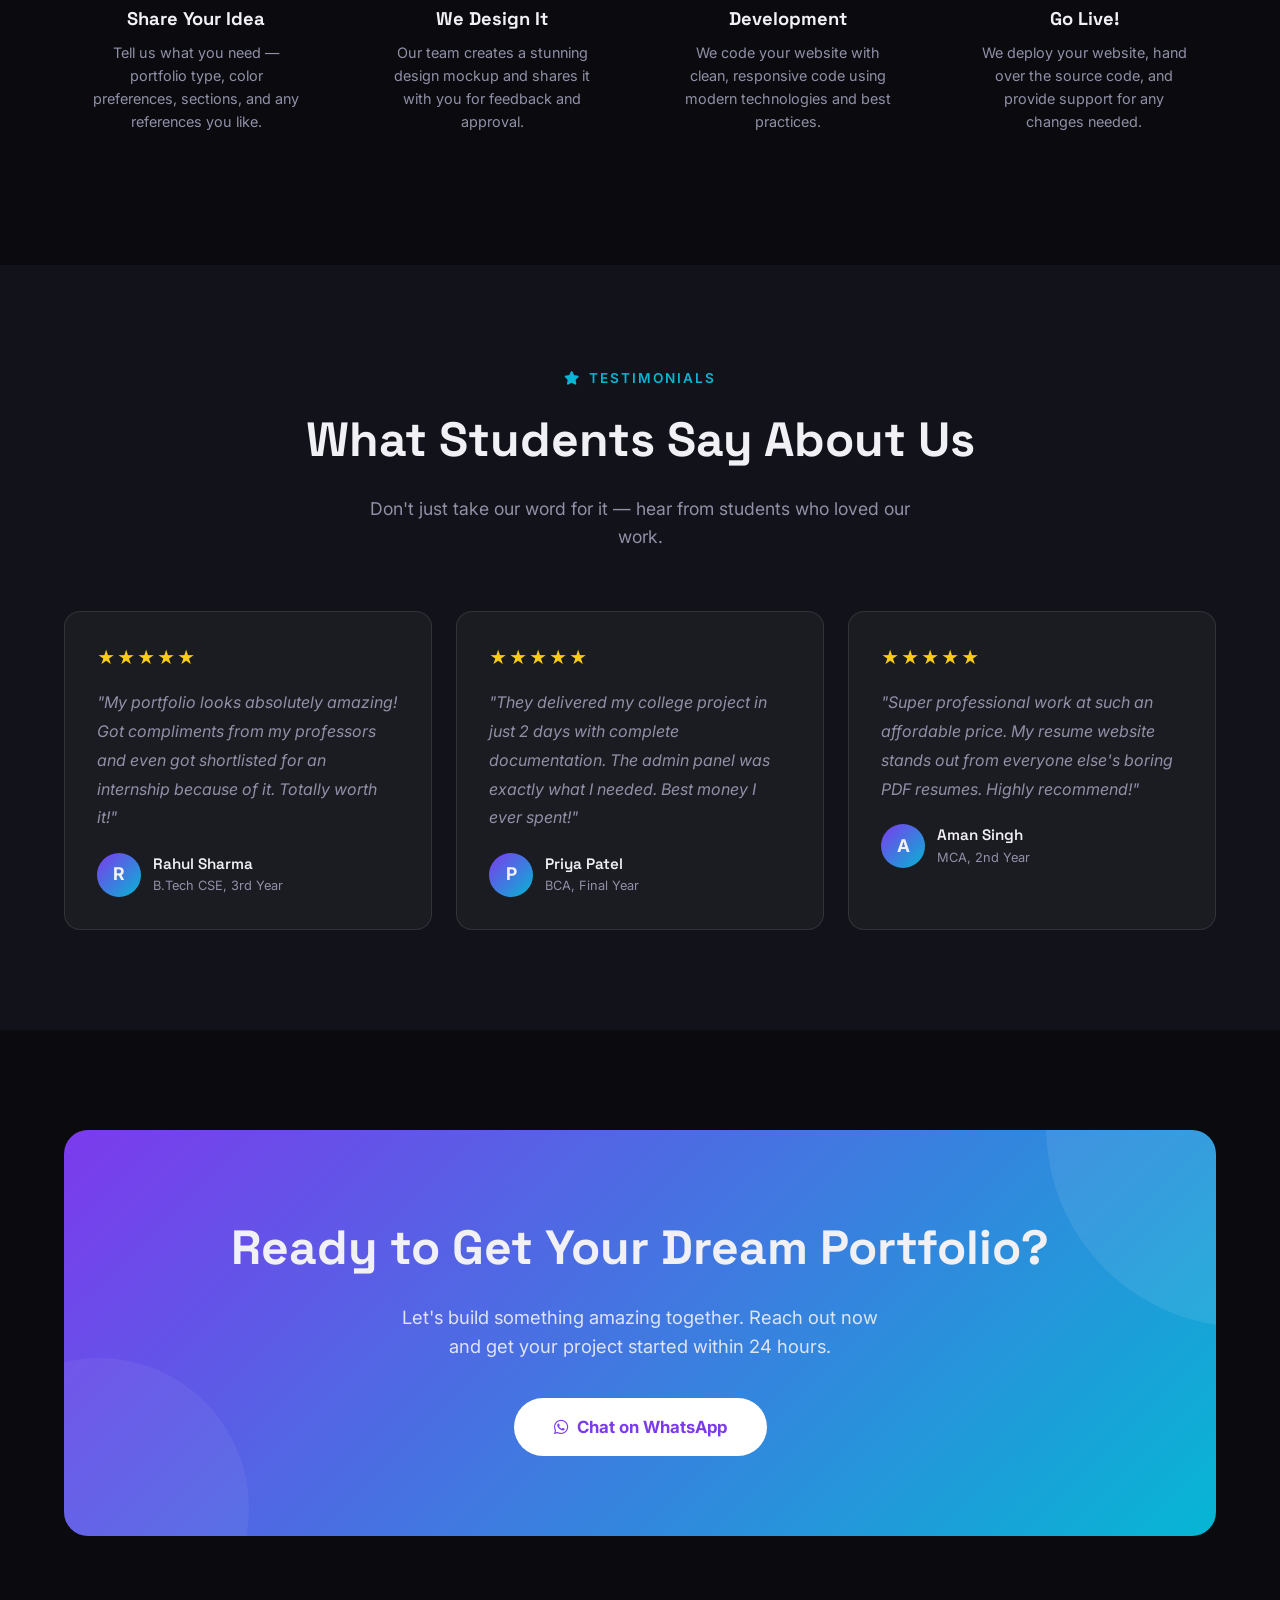
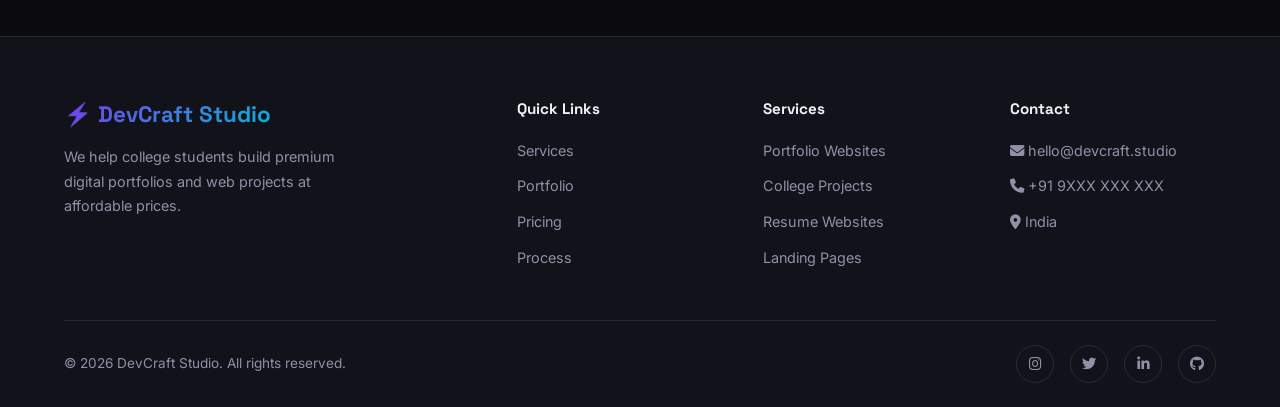
==== commit 93f2ab75: "Add files via upload" ====
--- a/index.html
+++ b/index.html
@@ -109,7 +109,7 @@
         <div class="portfolio-card reveal">
           <div class="thumb">
             <img src="images/portfolio-1.png" alt="Dark Theme Developer Portfolio">
-            <div class="overlay"><a href="#">View Project →</a></div>
+            <div class="overlay"><a href="samples/portfolio-dark.html" target="_blank">View Project →</a></div>
           </div>
           <div class="info">
             <div class="tags"><span class="tag">Portfolio</span><span class="tag">Dark Theme</span></div>
@@ -120,7 +120,7 @@
         <div class="portfolio-card reveal">
           <div class="thumb">
             <img src="images/portfolio-2.png" alt="Creative Portfolio Website">
-            <div class="overlay"><a href="#">View Project →</a></div>
+            <div class="overlay"><a href="samples/portfolio-creative.html" target="_blank">View Project →</a></div>
           </div>
           <div class="info">
             <div class="tags"><span class="tag">Portfolio</span><span class="tag">Creative</span></div>
@@ -131,7 +131,7 @@
         <div class="portfolio-card reveal">
           <div class="thumb">
             <img src="images/portfolio-3.png" alt="Terminal Style Developer Portfolio">
-            <div class="overlay"><a href="#">View Project →</a></div>
+            <div class="overlay"><a href="samples/portfolio-terminal.html" target="_blank">View Project →</a></div>
           </div>
           <div class="info">
             <div class="tags"><span class="tag">Portfolio</span><span class="tag">Developer</span></div>
@@ -142,7 +142,7 @@
         <div class="portfolio-card reveal">
           <div class="thumb">
             <img src="images/project-1.png" alt="Startup Landing Page">
-            <div class="overlay"><a href="#">View Project →</a></div>
+            <div class="overlay"><a href="samples/project-startup.html" target="_blank">View Project →</a></div>
           </div>
           <div class="info">
             <div class="tags"><span class="tag">Project</span><span class="tag">Full-Stack</span></div>
@@ -153,7 +153,7 @@
         <div class="portfolio-card reveal">
           <div class="thumb">
             <img src="images/project-2.png" alt="E-Commerce Project">
-            <div class="overlay"><a href="#">View Project →</a></div>
+            <div class="overlay"><a href="samples/project-ecommerce.html" target="_blank">View Project →</a></div>
           </div>
           <div class="info">
             <div class="tags"><span class="tag">Project</span><span class="tag">E-Commerce</span></div>
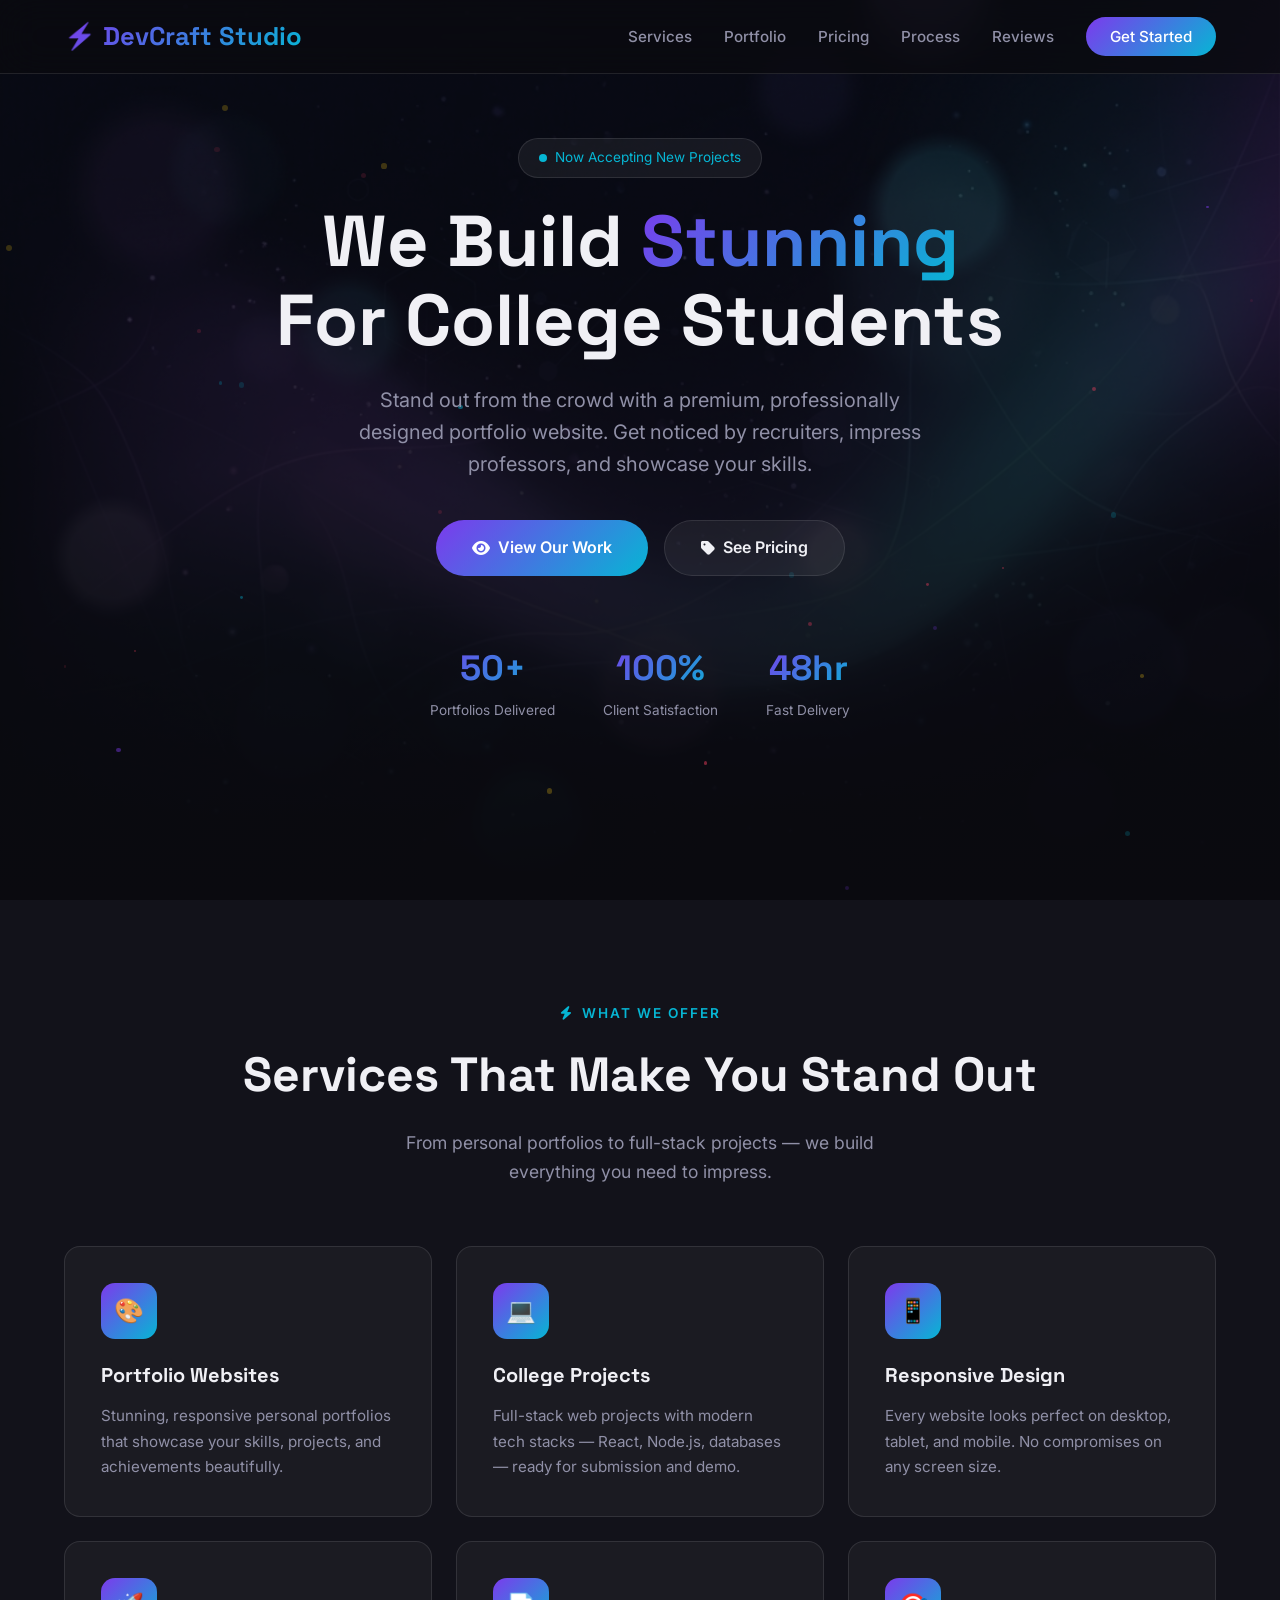
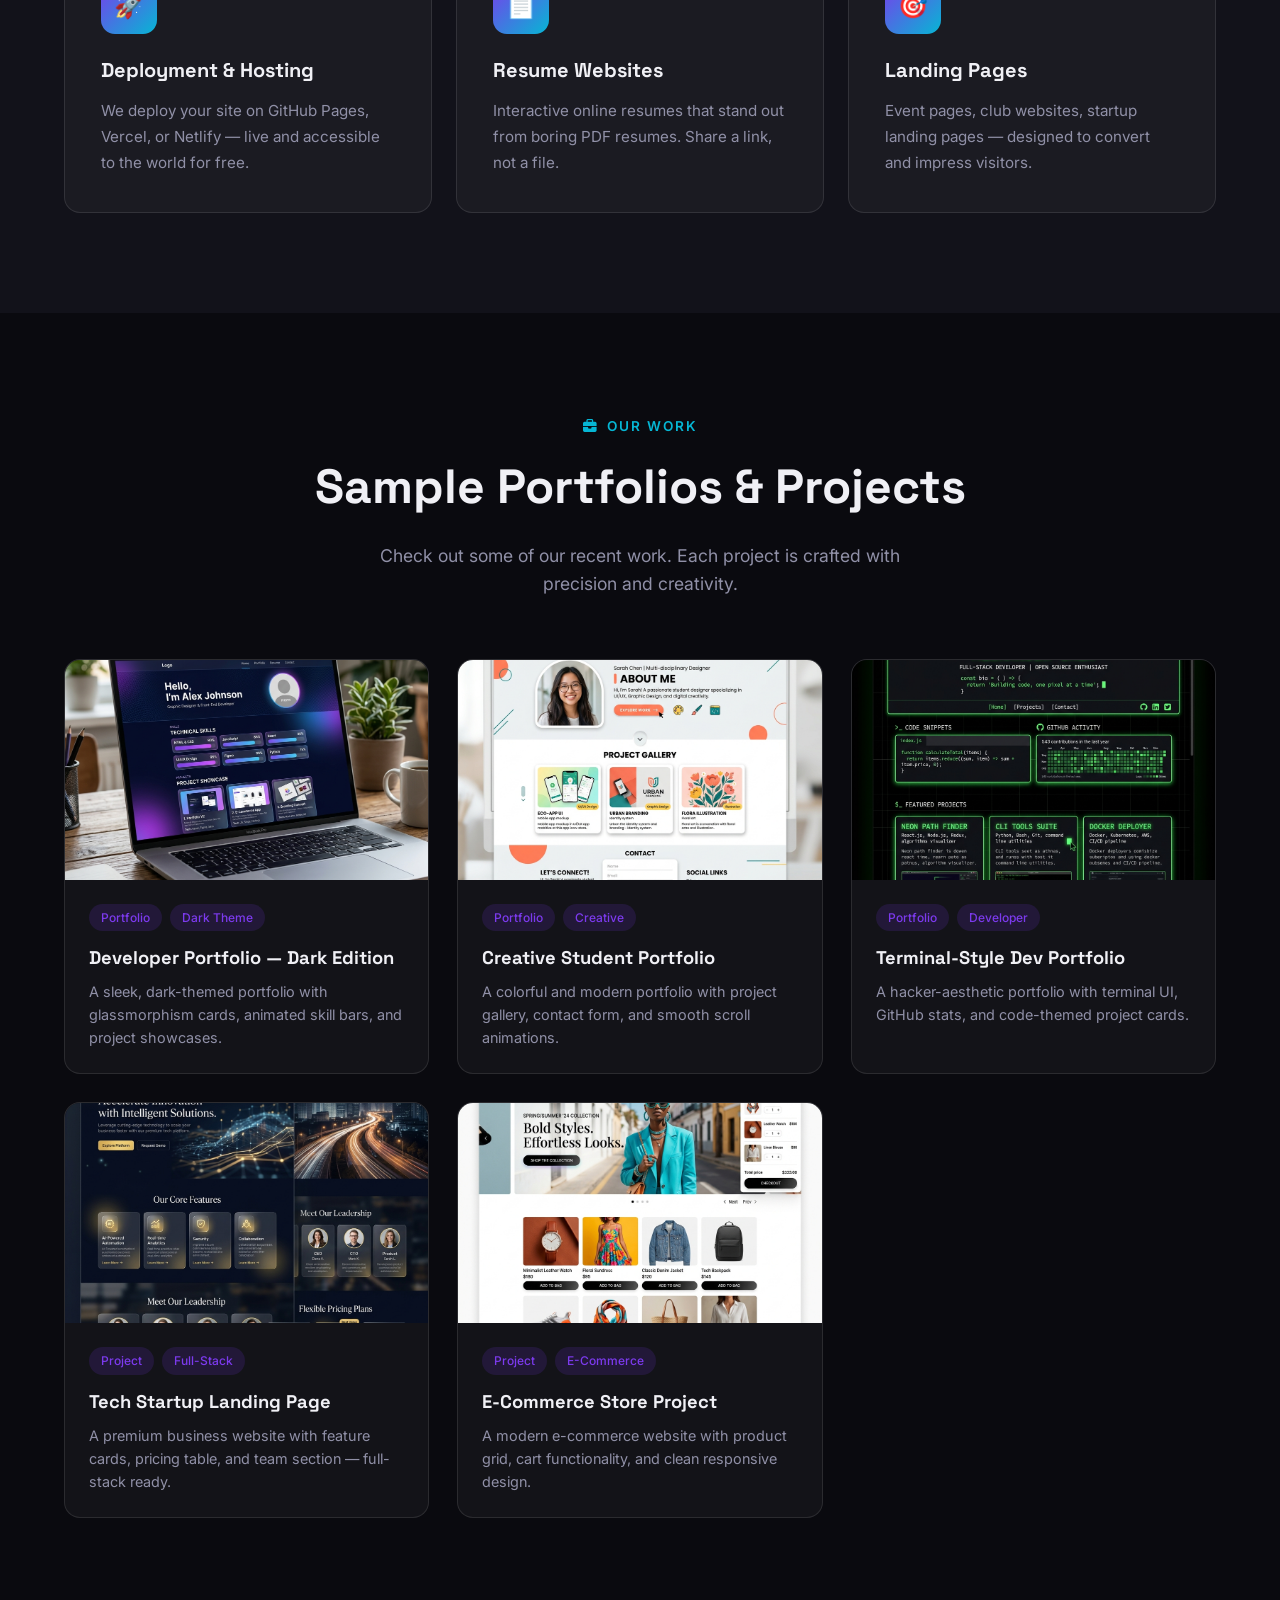
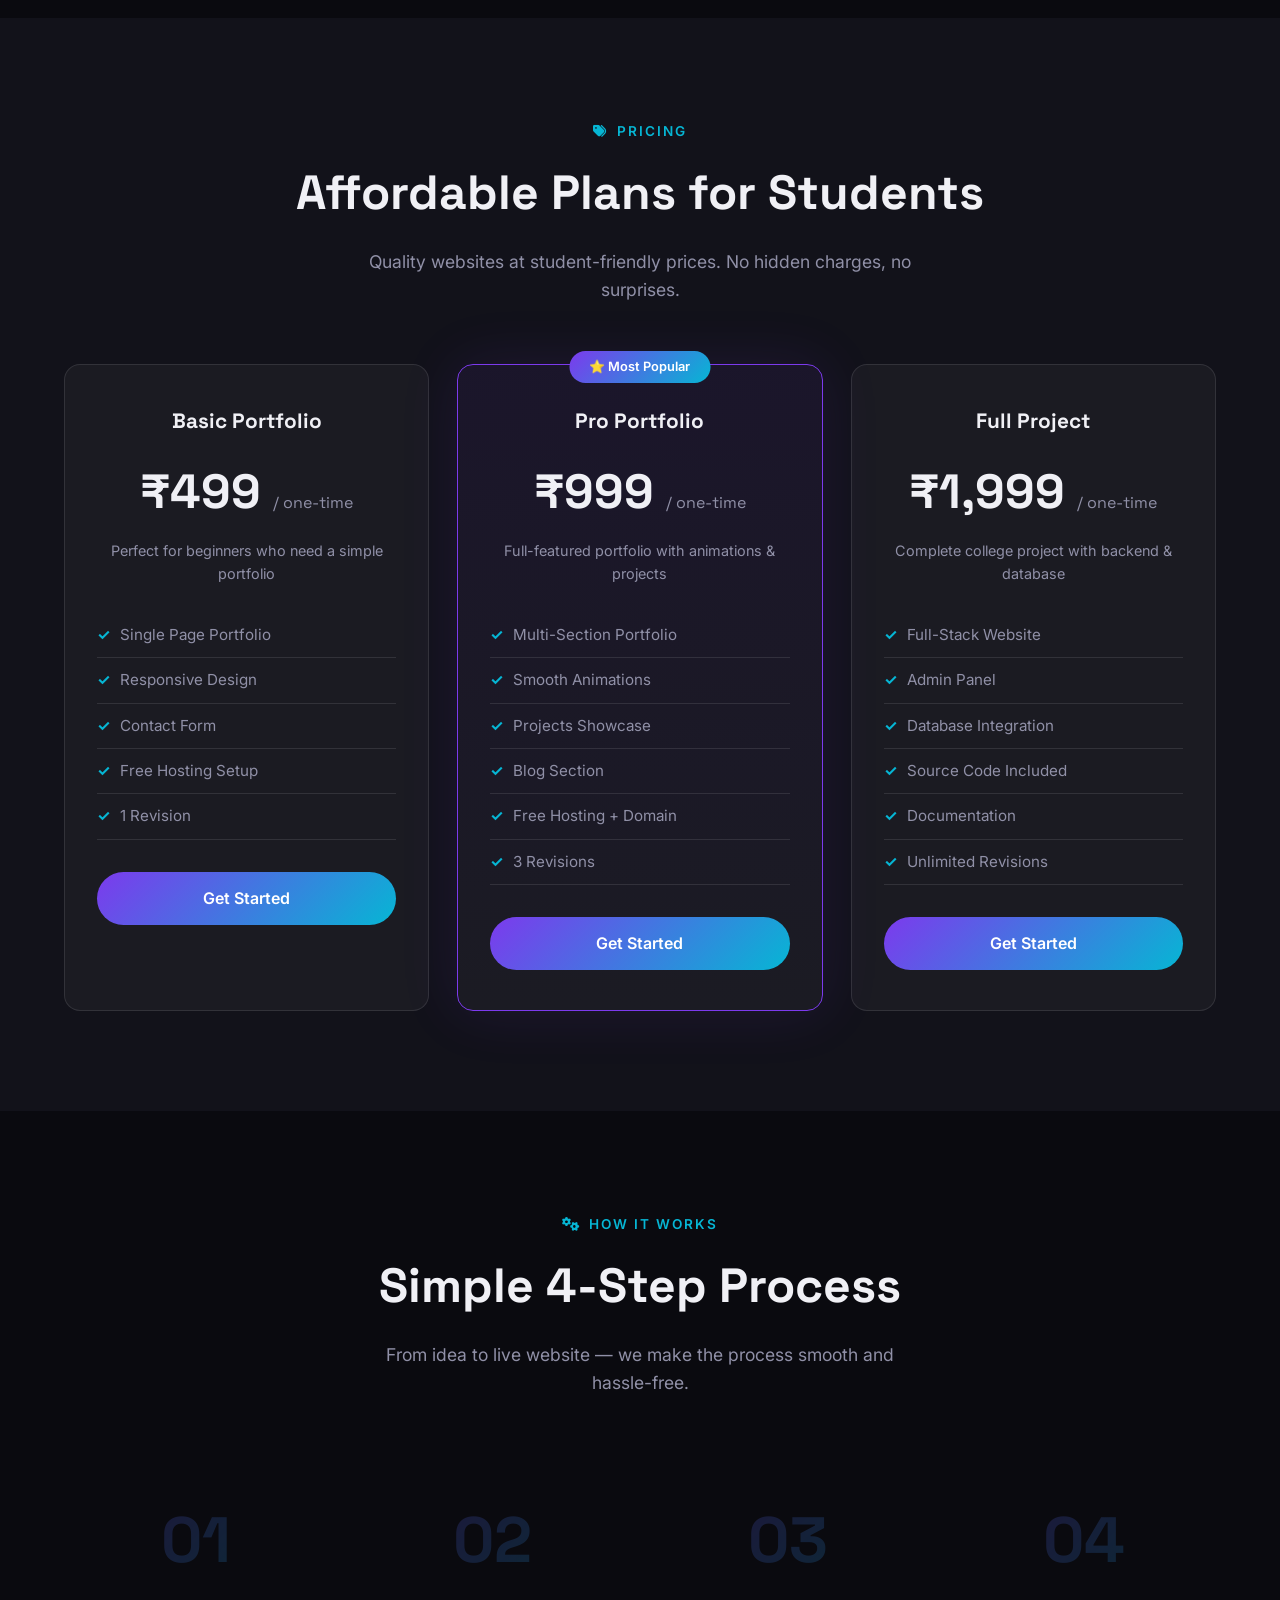
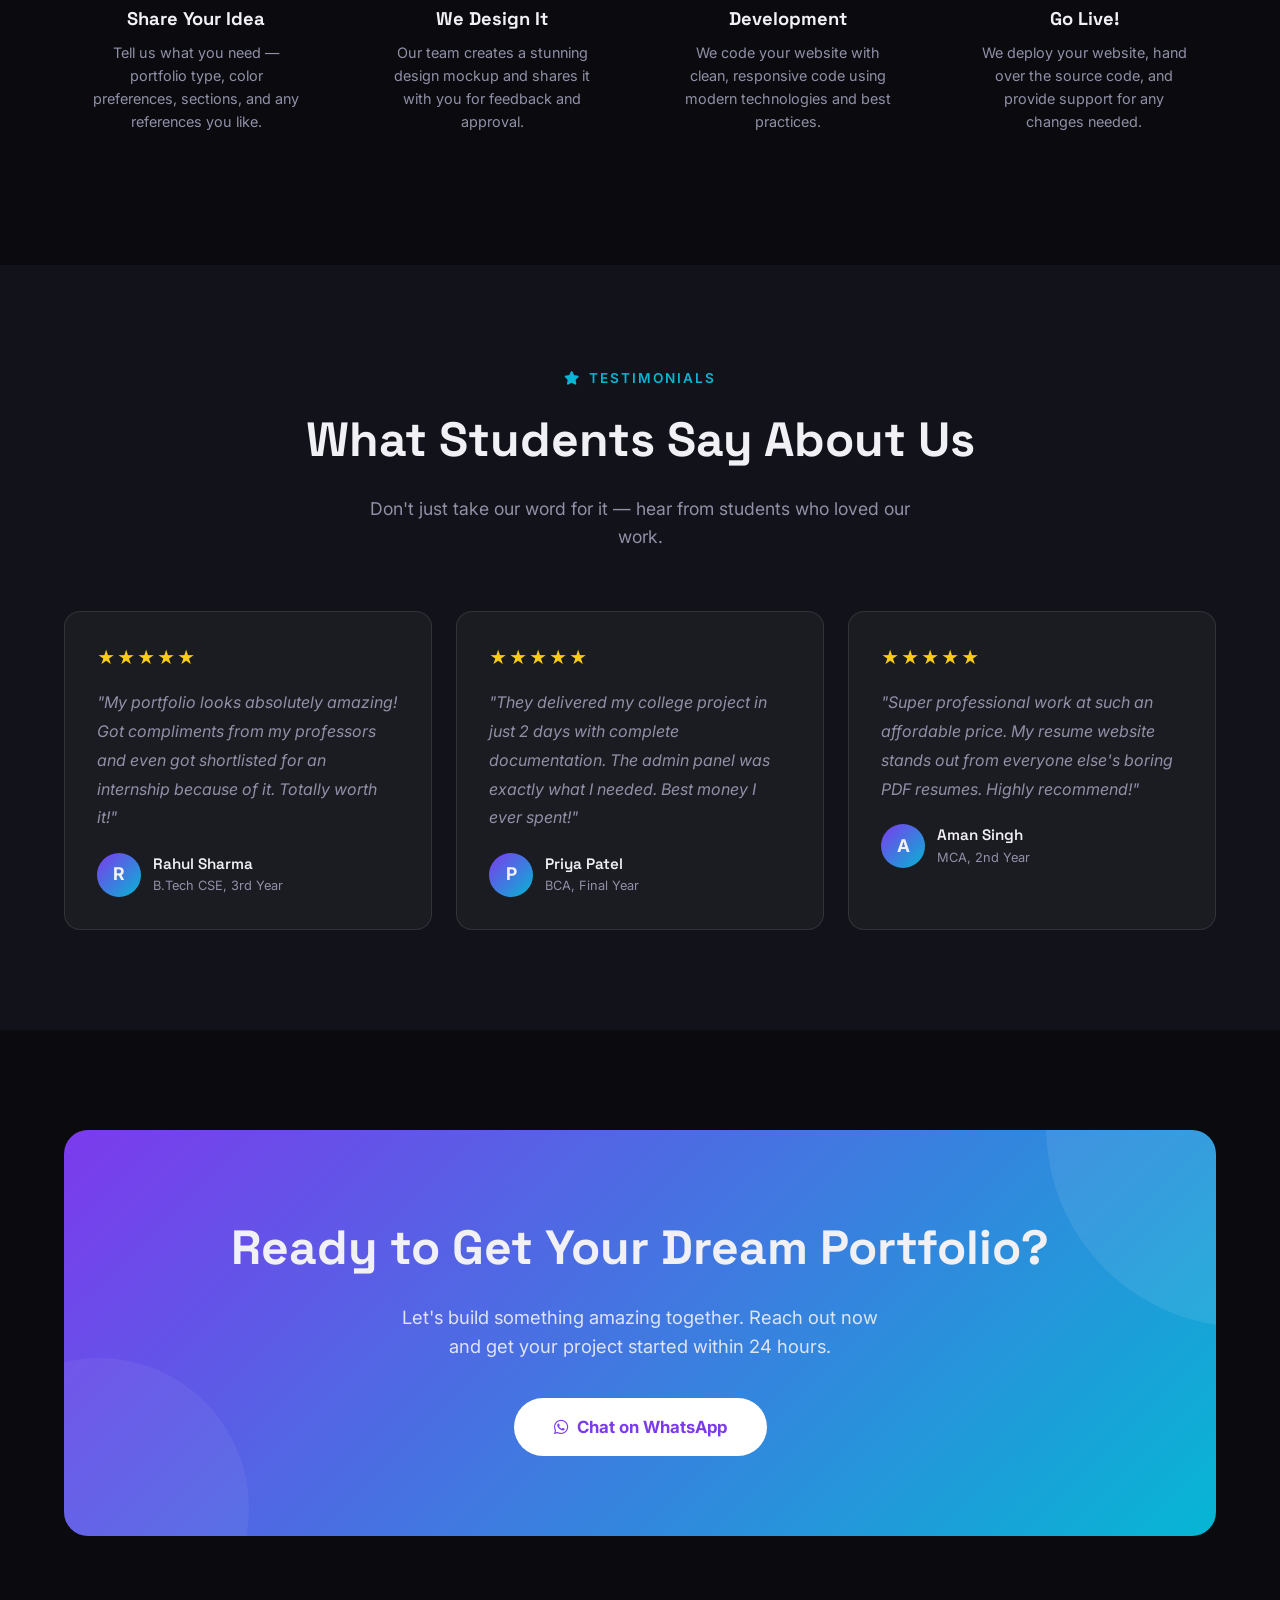
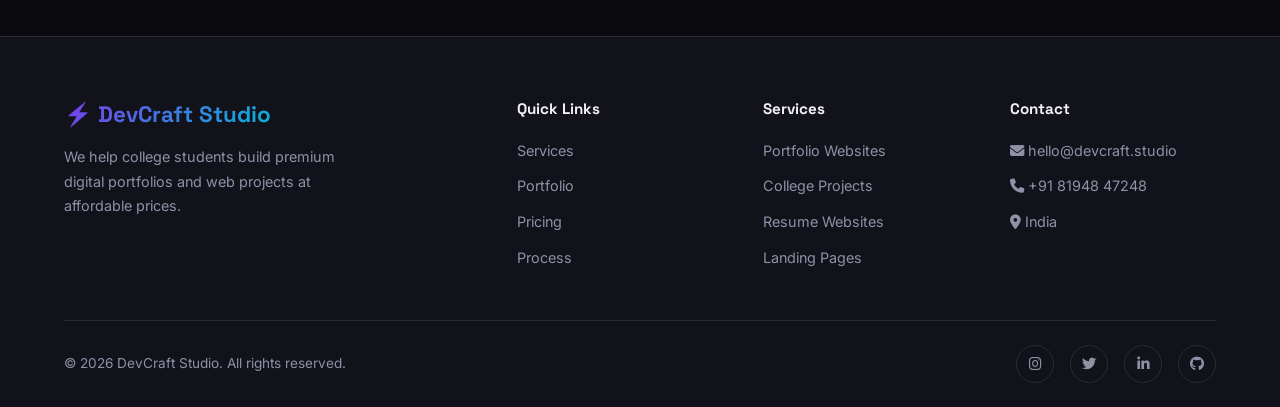
==== commit c2861baf: "Add files via upload" ====
--- a/index.html
+++ b/index.html
@@ -292,7 +292,7 @@
       <div class="cta-box reveal">
         <h2>Ready to Get Your Dream Portfolio?</h2>
         <p>Let's build something amazing together. Reach out now and get your project started within 24 hours.</p>
-        <a href="https://wa.me/919XXXXXXXXX?text=Hi!%20I%20want%20a%20portfolio%20website" target="_blank" class="btn-white"><i class="fab fa-whatsapp"></i> Chat on WhatsApp</a>
+        <a href="https://wa.me/918194847248?text=Hi!%20I%20want%20a%20portfolio%20website" target="_blank" class="btn-white"><i class="fab fa-whatsapp"></i> Chat on WhatsApp</a>
       </div>
     </div>
   </section>
@@ -327,7 +327,7 @@
           <h4>Contact</h4>
           <ul>
             <li><a href="mailto:hello@devcraft.studio"><i class="fas fa-envelope"></i> hello@devcraft.studio</a></li>
-            <li><a href="tel:+919XXXXXXXXX"><i class="fas fa-phone"></i> +91 9XXX XXX XXX</a></li>
+            <li><a href="tel:+918194847248"><i class="fas fa-phone"></i> +91 81948 47248</a></li>
             <li><a href="#"><i class="fas fa-map-marker-alt"></i> India</a></li>
           </ul>
         </div>
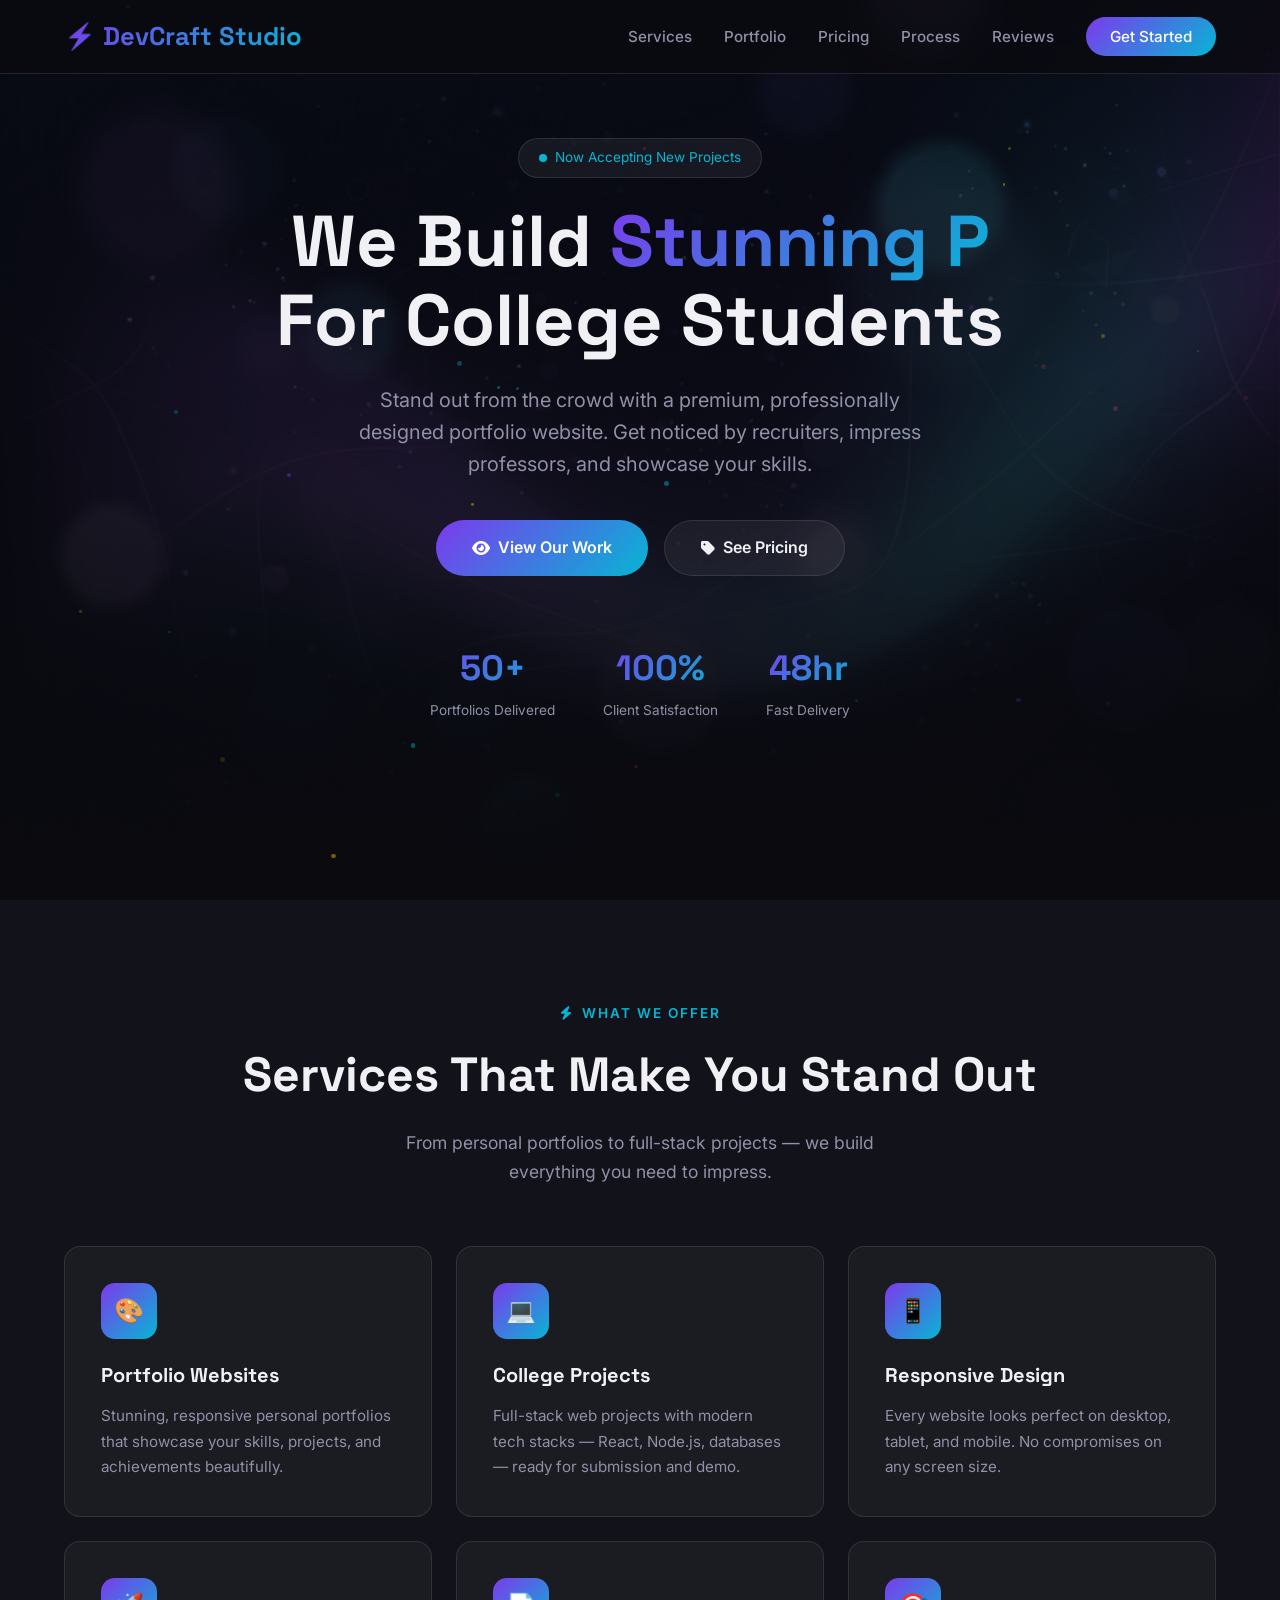
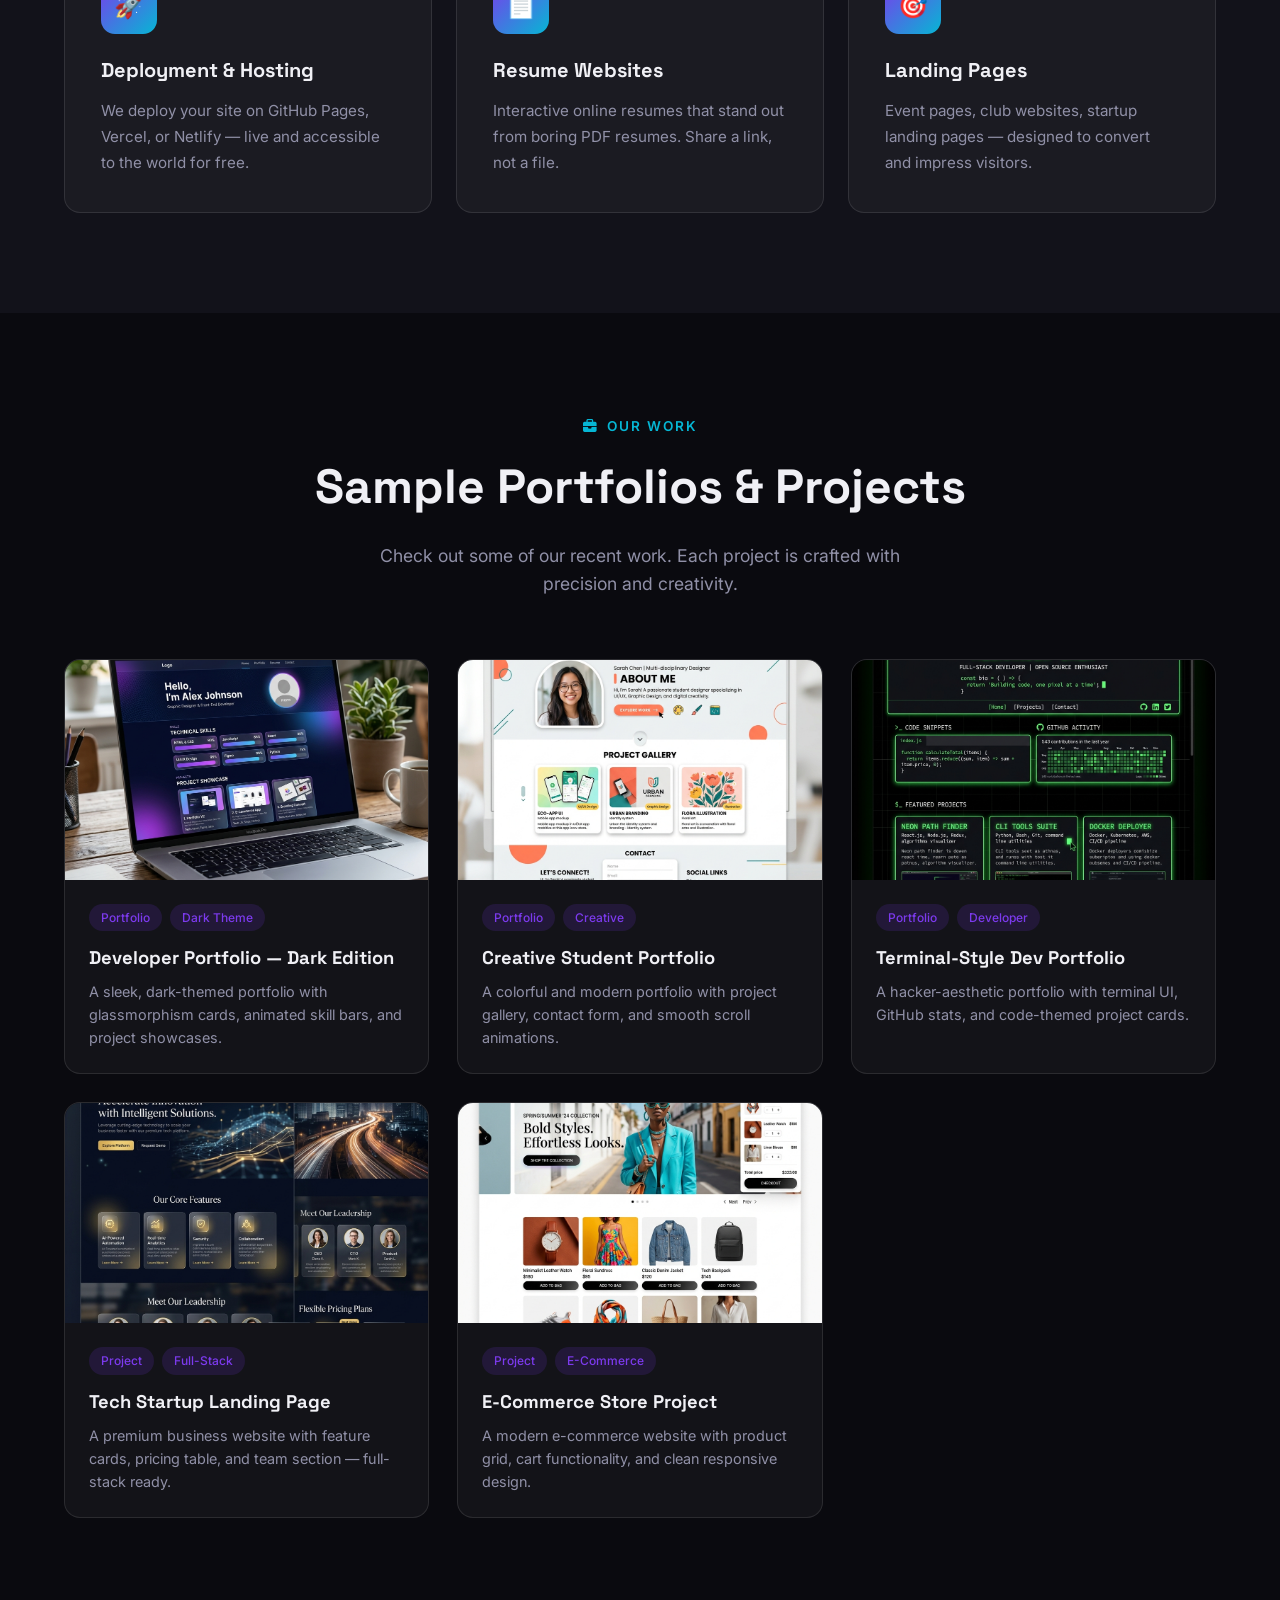
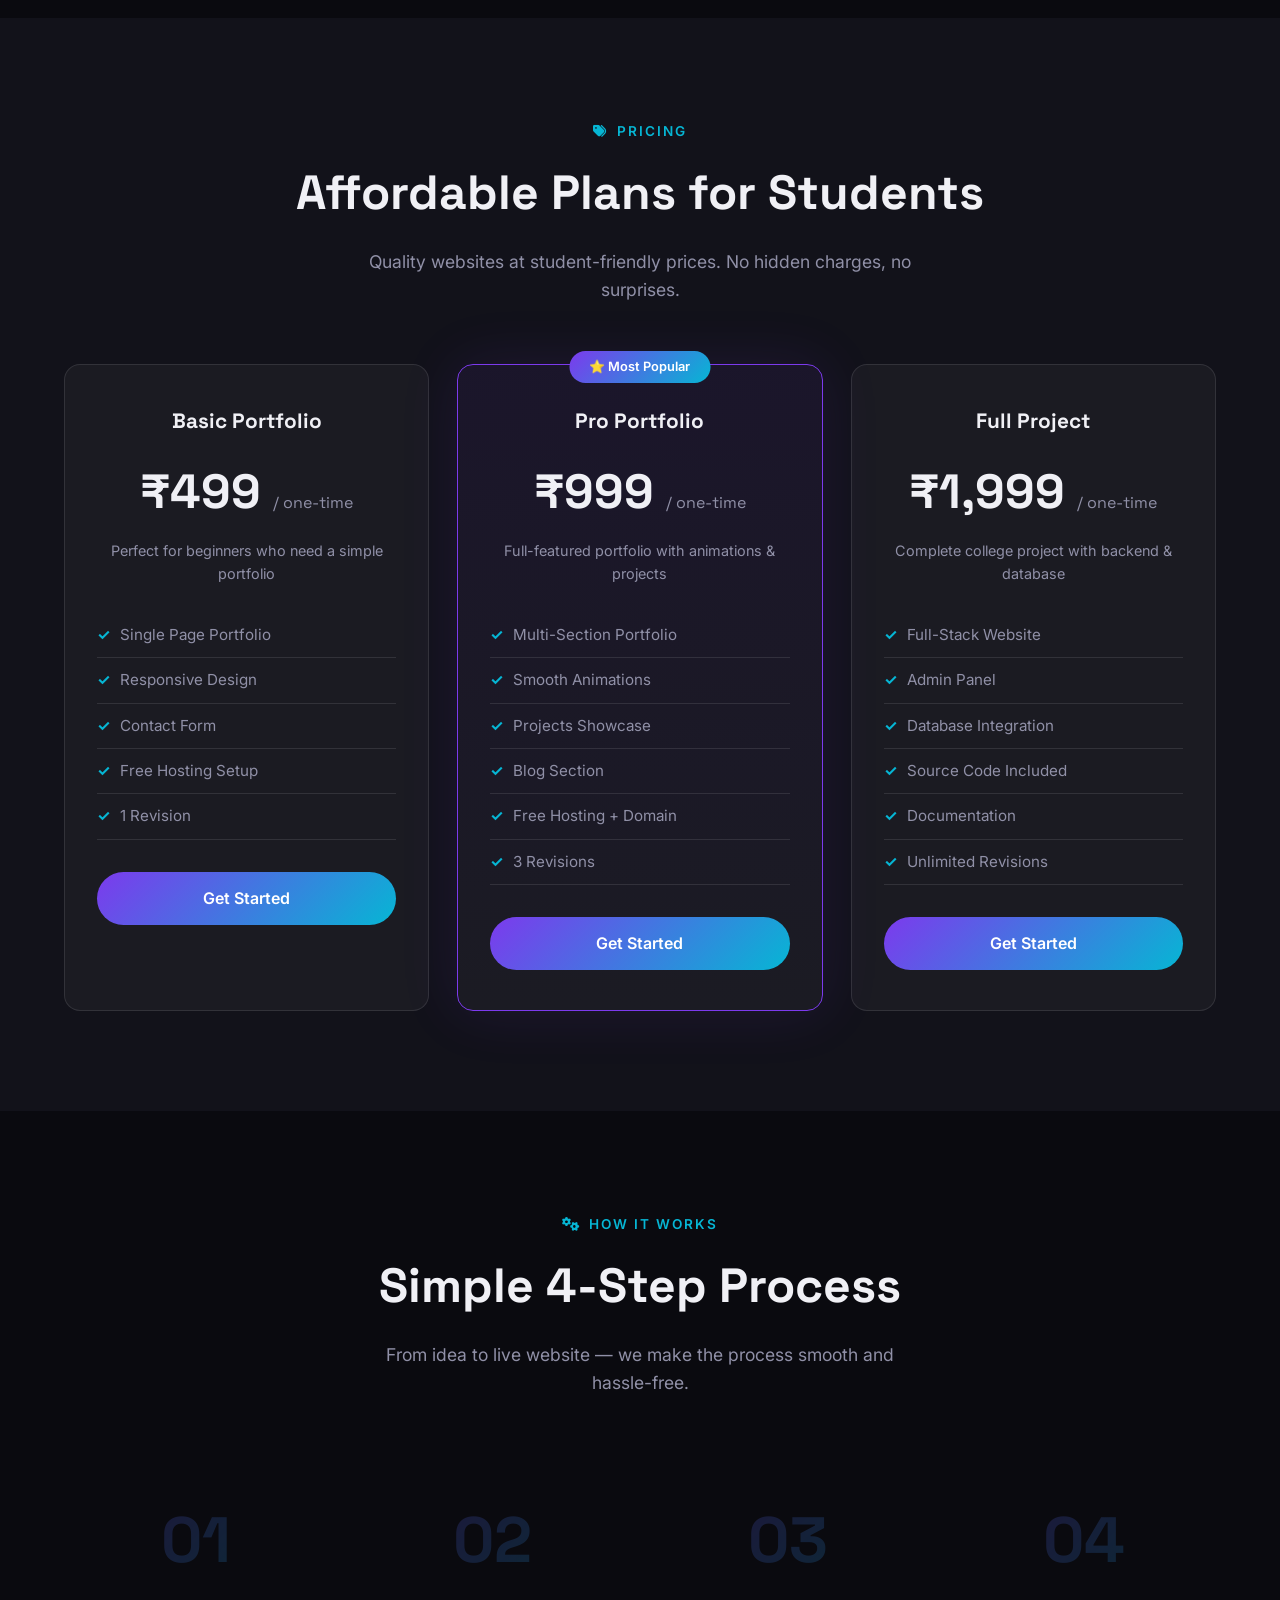
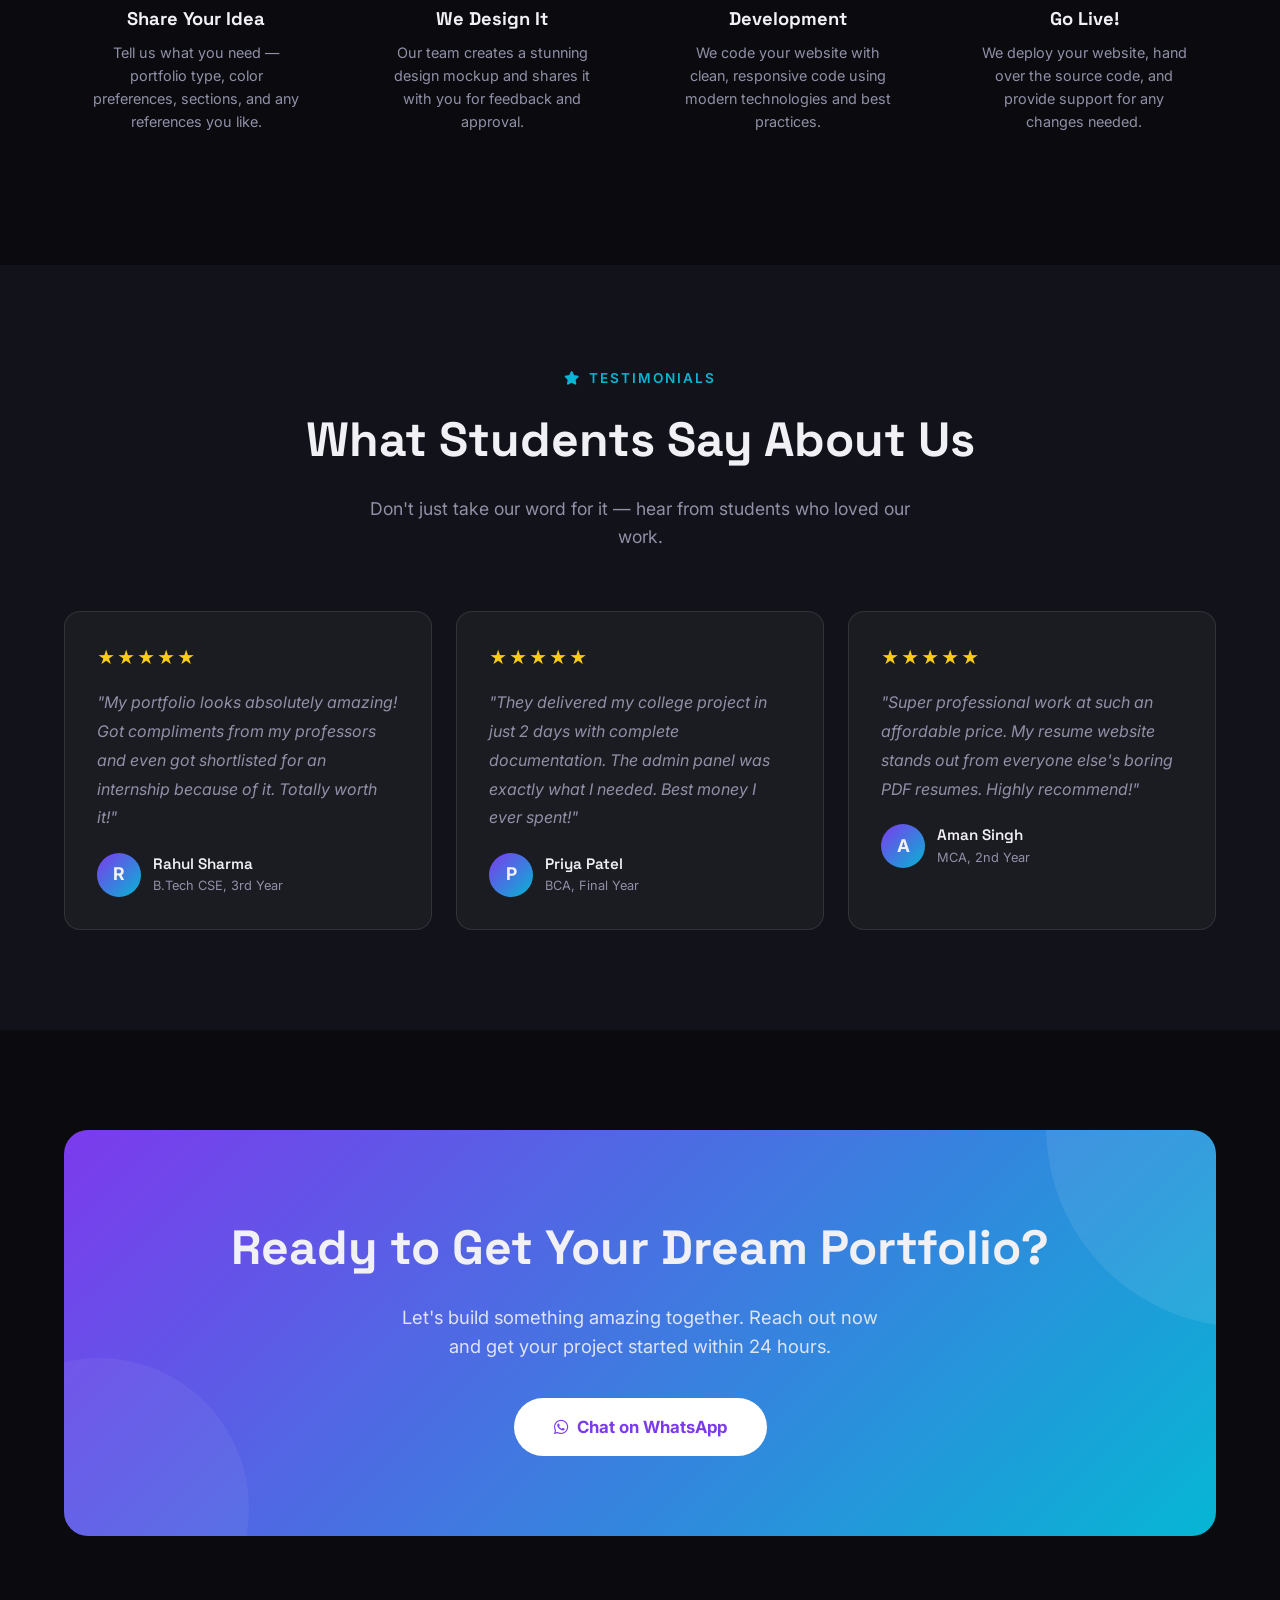
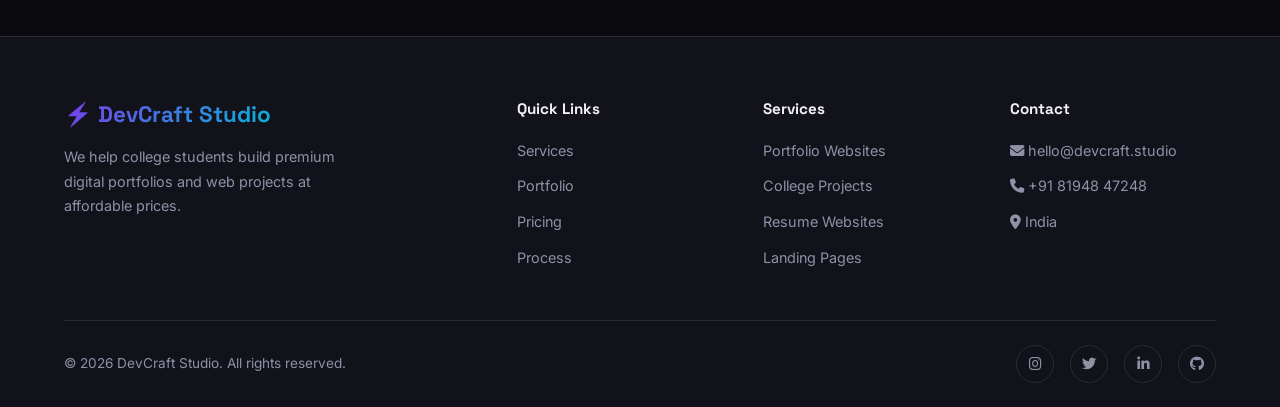
==== commit b2e80a7c: "Add files via upload" ====
--- a/index.html
+++ b/index.html
@@ -106,10 +106,9 @@
         <p class="section-subtitle">Check out some of our recent work. Each project is crafted with precision and creativity.</p>
       </div>
       <div class="portfolio-grid">
-        <div class="portfolio-card reveal">
+        <div class="portfolio-card reveal" data-href="samples/portfolio-dark.html">
           <div class="thumb">
             <img src="images/portfolio-1.png" alt="Dark Theme Developer Portfolio">
-            <div class="overlay"><a href="samples/portfolio-dark.html" target="_blank">View Project →</a></div>
           </div>
           <div class="info">
             <div class="tags"><span class="tag">Portfolio</span><span class="tag">Dark Theme</span></div>
@@ -117,10 +116,9 @@
             <p>A sleek, dark-themed portfolio with glassmorphism cards, animated skill bars, and project showcases.</p>
           </div>
         </div>
-        <div class="portfolio-card reveal">
+        <div class="portfolio-card reveal" data-href="samples/portfolio-creative.html">
           <div class="thumb">
             <img src="images/portfolio-2.png" alt="Creative Portfolio Website">
-            <div class="overlay"><a href="samples/portfolio-creative.html" target="_blank">View Project →</a></div>
           </div>
           <div class="info">
             <div class="tags"><span class="tag">Portfolio</span><span class="tag">Creative</span></div>
@@ -128,10 +126,9 @@
             <p>A colorful and modern portfolio with project gallery, contact form, and smooth scroll animations.</p>
           </div>
         </div>
-        <div class="portfolio-card reveal">
+        <div class="portfolio-card reveal" data-href="samples/portfolio-terminal.html">
           <div class="thumb">
             <img src="images/portfolio-3.png" alt="Terminal Style Developer Portfolio">
-            <div class="overlay"><a href="samples/portfolio-terminal.html" target="_blank">View Project →</a></div>
           </div>
           <div class="info">
             <div class="tags"><span class="tag">Portfolio</span><span class="tag">Developer</span></div>
@@ -139,10 +136,9 @@
             <p>A hacker-aesthetic portfolio with terminal UI, GitHub stats, and code-themed project cards.</p>
           </div>
         </div>
-        <div class="portfolio-card reveal">
+        <div class="portfolio-card reveal" data-href="samples/project-startup.html">
           <div class="thumb">
             <img src="images/project-1.png" alt="Startup Landing Page">
-            <div class="overlay"><a href="samples/project-startup.html" target="_blank">View Project →</a></div>
           </div>
           <div class="info">
             <div class="tags"><span class="tag">Project</span><span class="tag">Full-Stack</span></div>
@@ -150,10 +146,9 @@
             <p>A premium business website with feature cards, pricing table, and team section — full-stack ready.</p>
           </div>
         </div>
-        <div class="portfolio-card reveal">
+        <div class="portfolio-card reveal" data-href="samples/project-ecommerce.html">
           <div class="thumb">
             <img src="images/project-2.png" alt="E-Commerce Project">
-            <div class="overlay"><a href="samples/project-ecommerce.html" target="_blank">View Project →</a></div>
           </div>
           <div class="info">
             <div class="tags"><span class="tag">Project</span><span class="tag">E-Commerce</span></div>
--- a/style.css
+++ b/style.css
@@ -177,6 +177,7 @@
   background:var(--bg-card); border:1px solid var(--glass-border);
   border-radius:var(--radius); overflow:hidden;
   transition: transform 0.4s, box-shadow 0.4s;
+  cursor:pointer;
 }
 .portfolio-card:hover { transform:translateY(-10px); box-shadow:var(--shadow); }
 .portfolio-card .thumb {
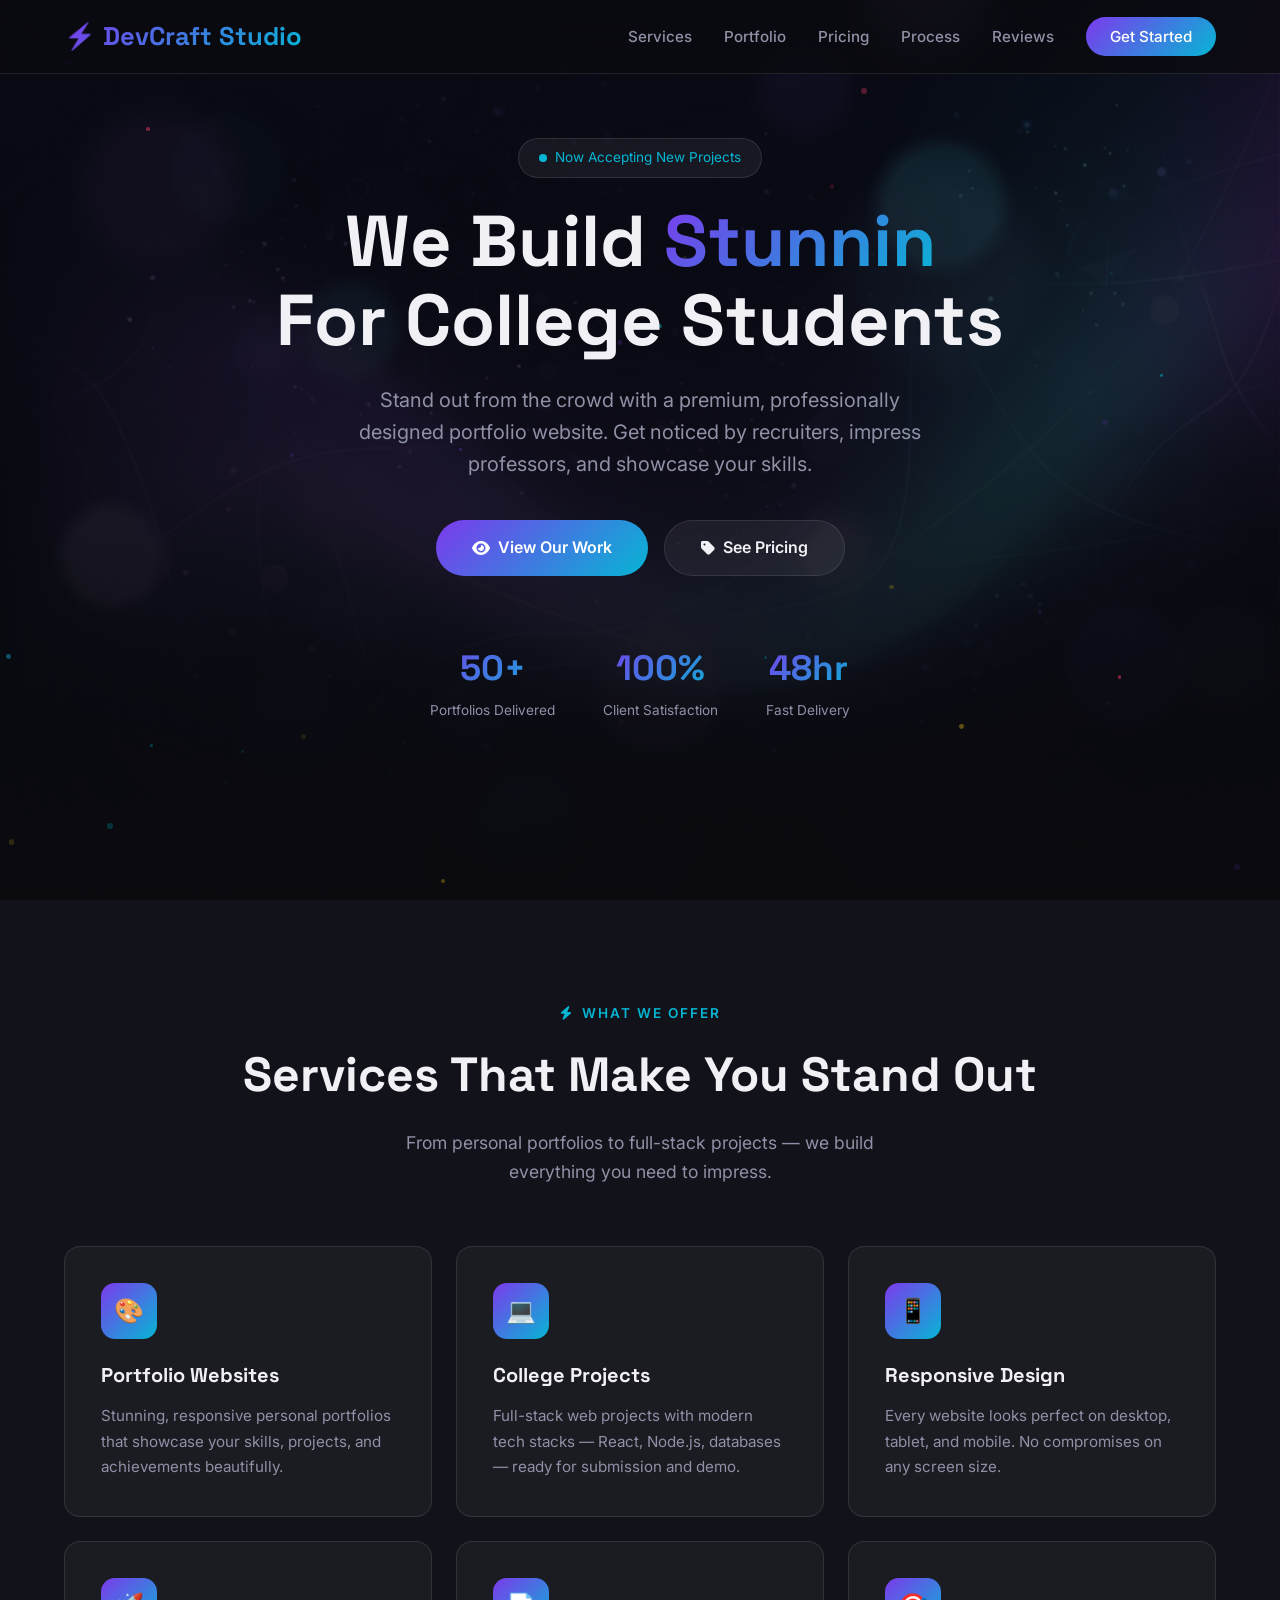
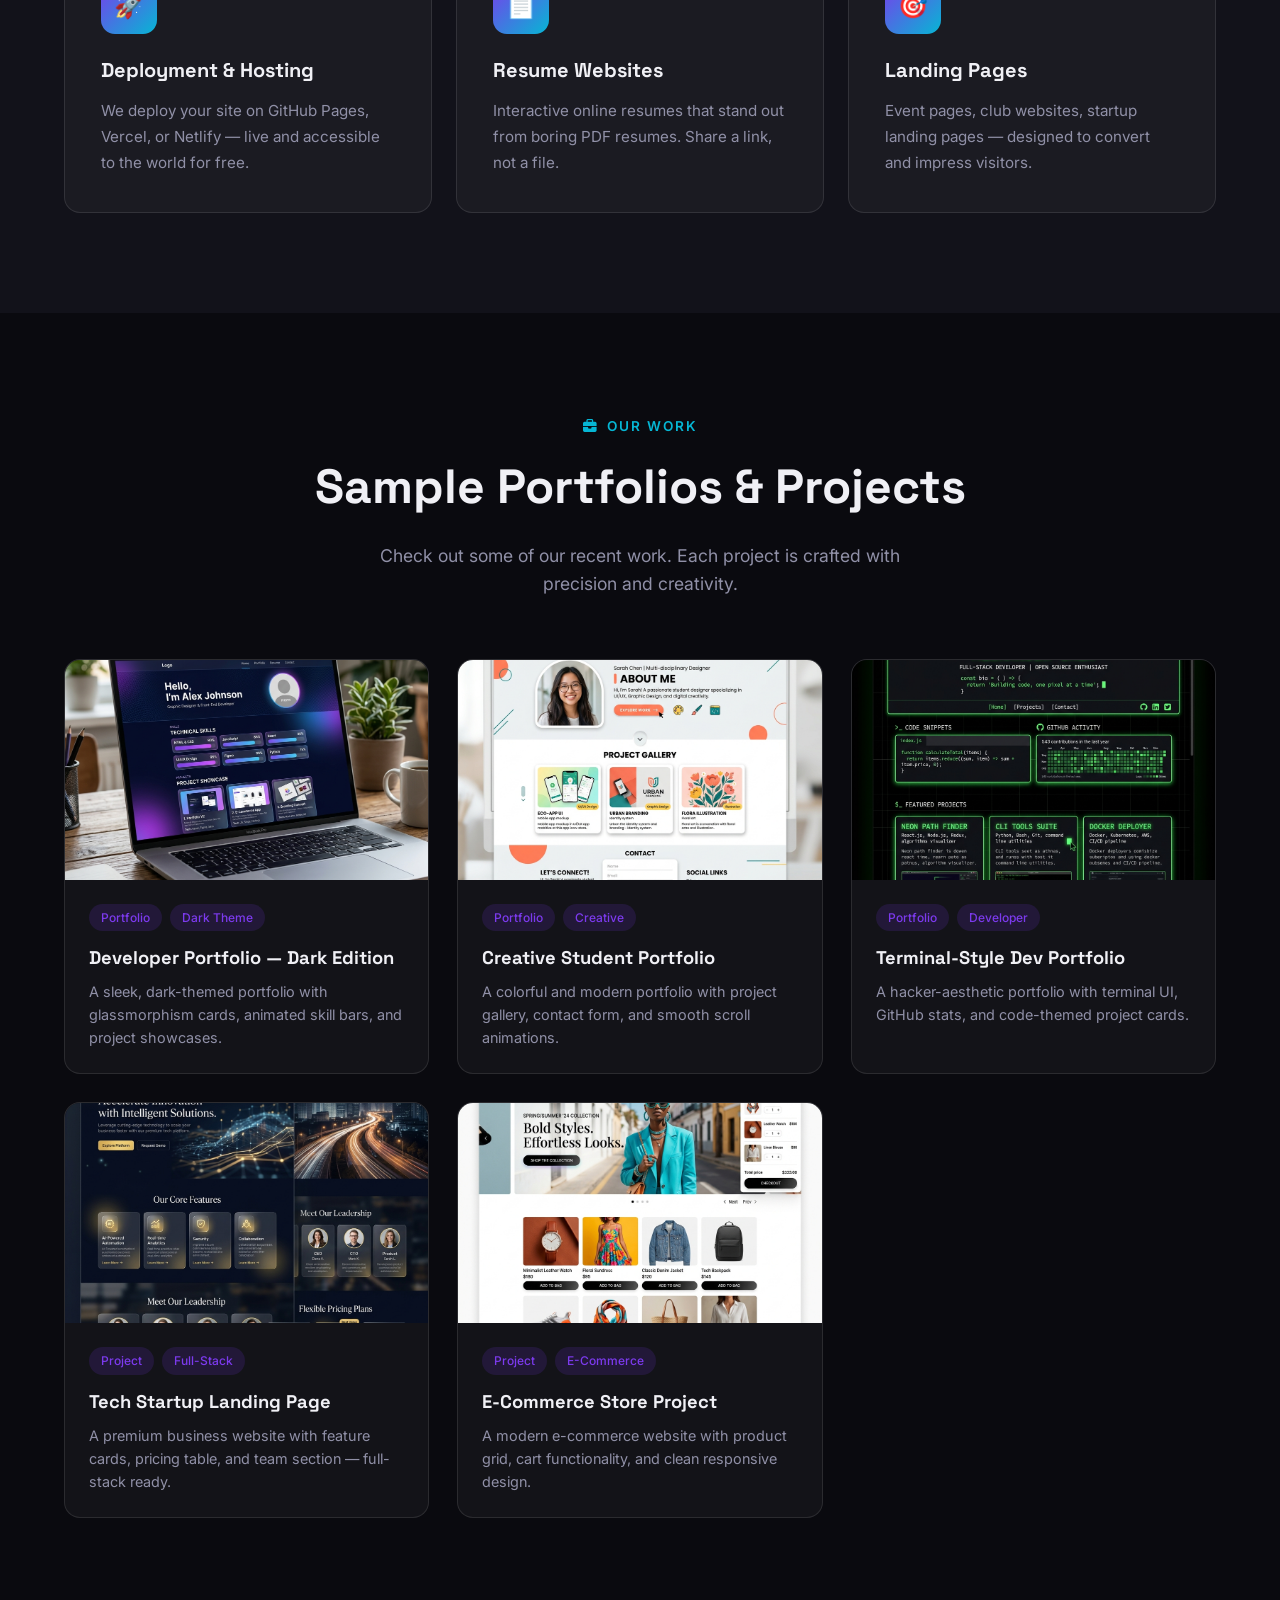
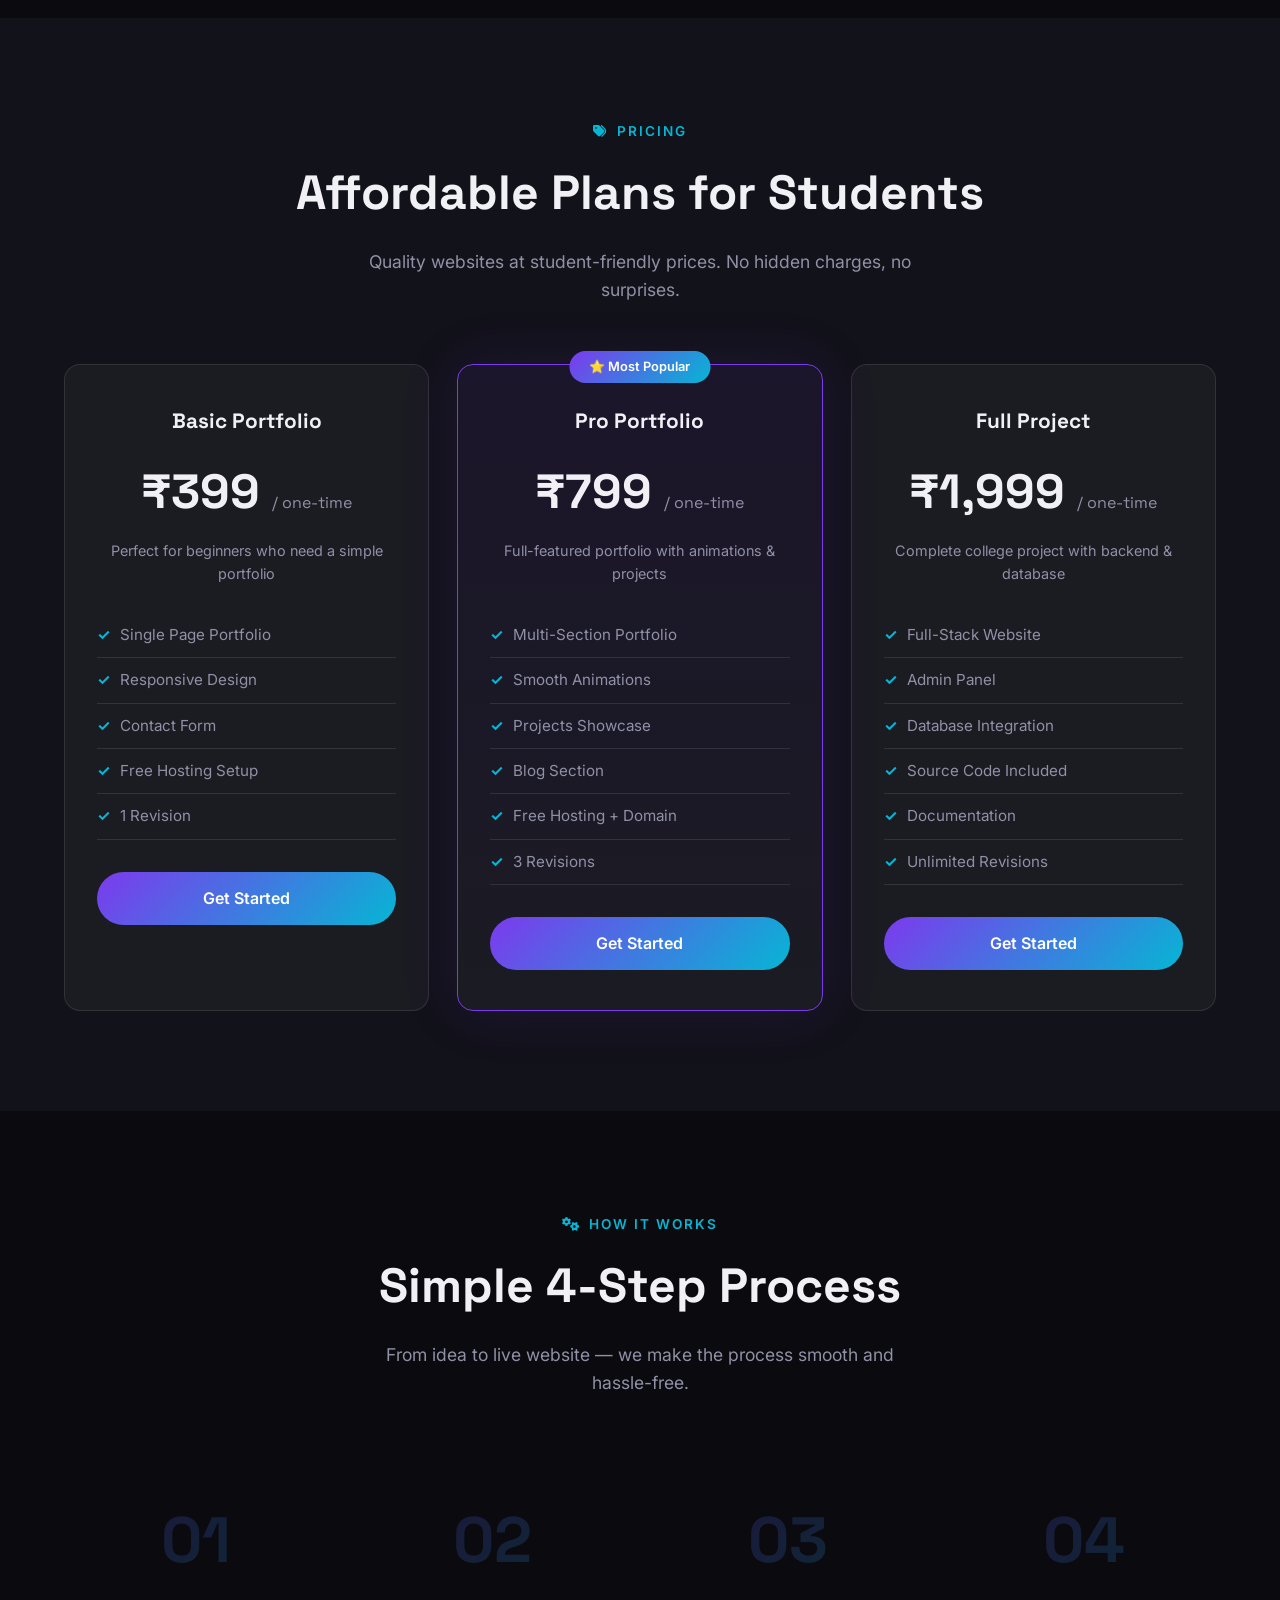
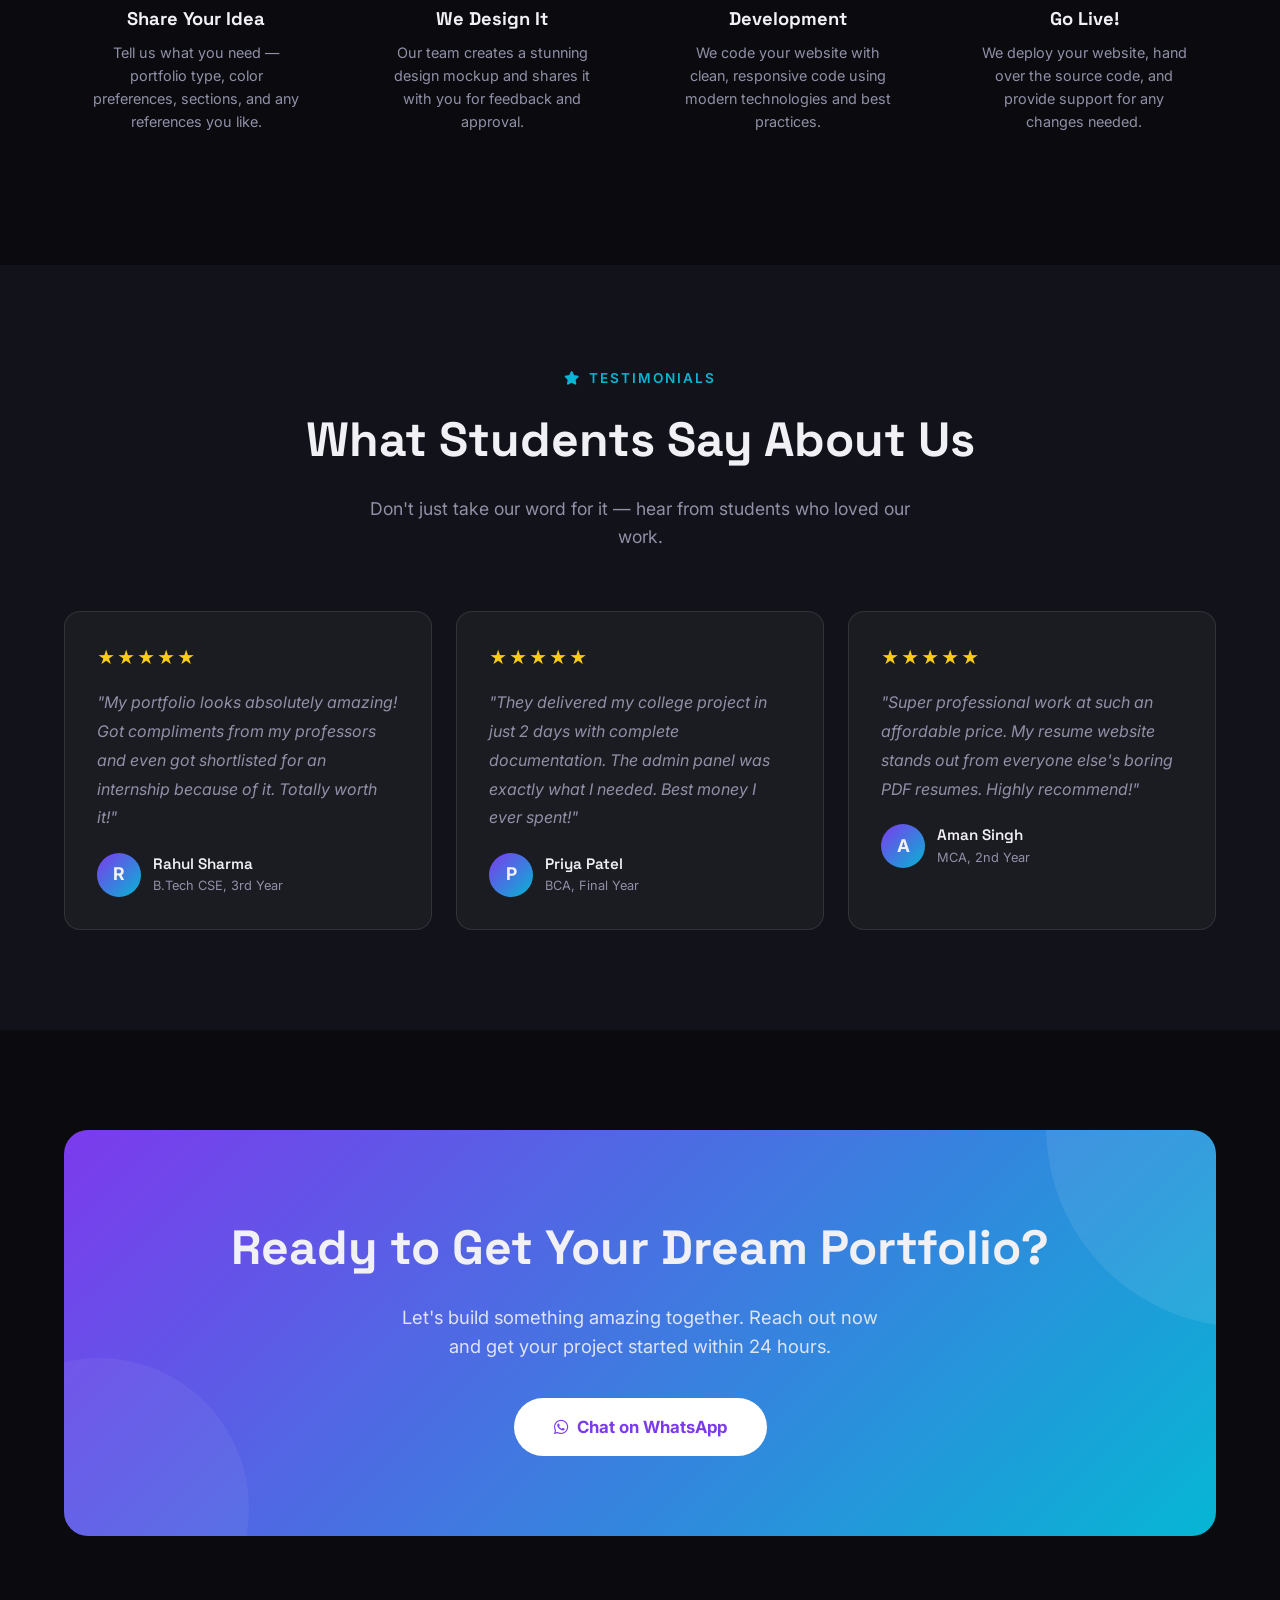
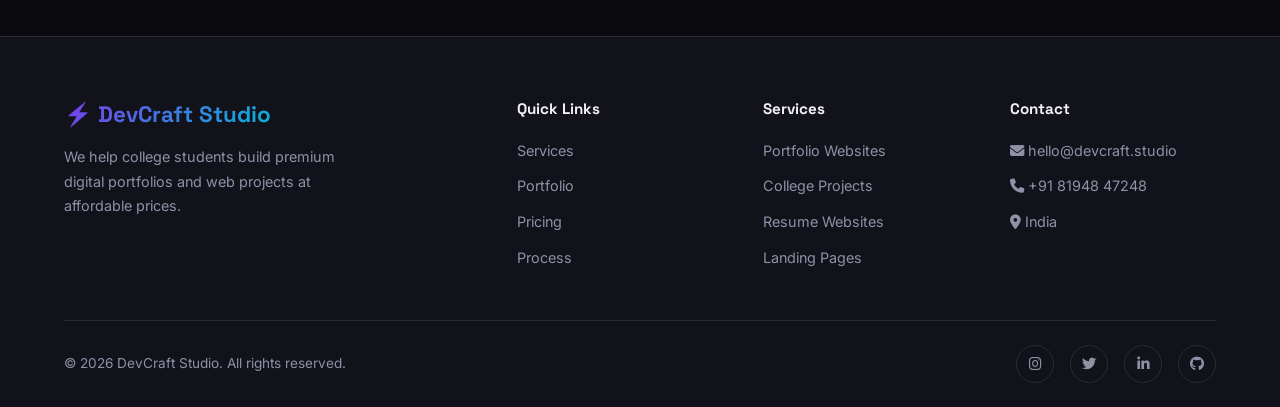
==== commit 09128b2b: "Add files via upload" ====
--- a/index.html
+++ b/index.html
@@ -171,7 +171,7 @@
       <div class="pricing-grid">
         <div class="price-card reveal">
           <h3>Basic Portfolio</h3>
-          <div class="price">₹499 <span>/ one-time</span></div>
+          <div class="price">₹399 <span>/ one-time</span></div>
           <p class="desc">Perfect for beginners who need a simple portfolio</p>
           <ul>
             <li><span class="check">✓</span> Single Page Portfolio</li>
@@ -185,7 +185,7 @@
         <div class="price-card popular reveal">
           <div class="badge-pop">⭐ Most Popular</div>
           <h3>Pro Portfolio</h3>
-          <div class="price">₹999 <span>/ one-time</span></div>
+          <div class="price">₹799 <span>/ one-time</span></div>
           <p class="desc">Full-featured portfolio with animations & projects</p>
           <ul>
             <li><span class="check">✓</span> Multi-Section Portfolio</li>
